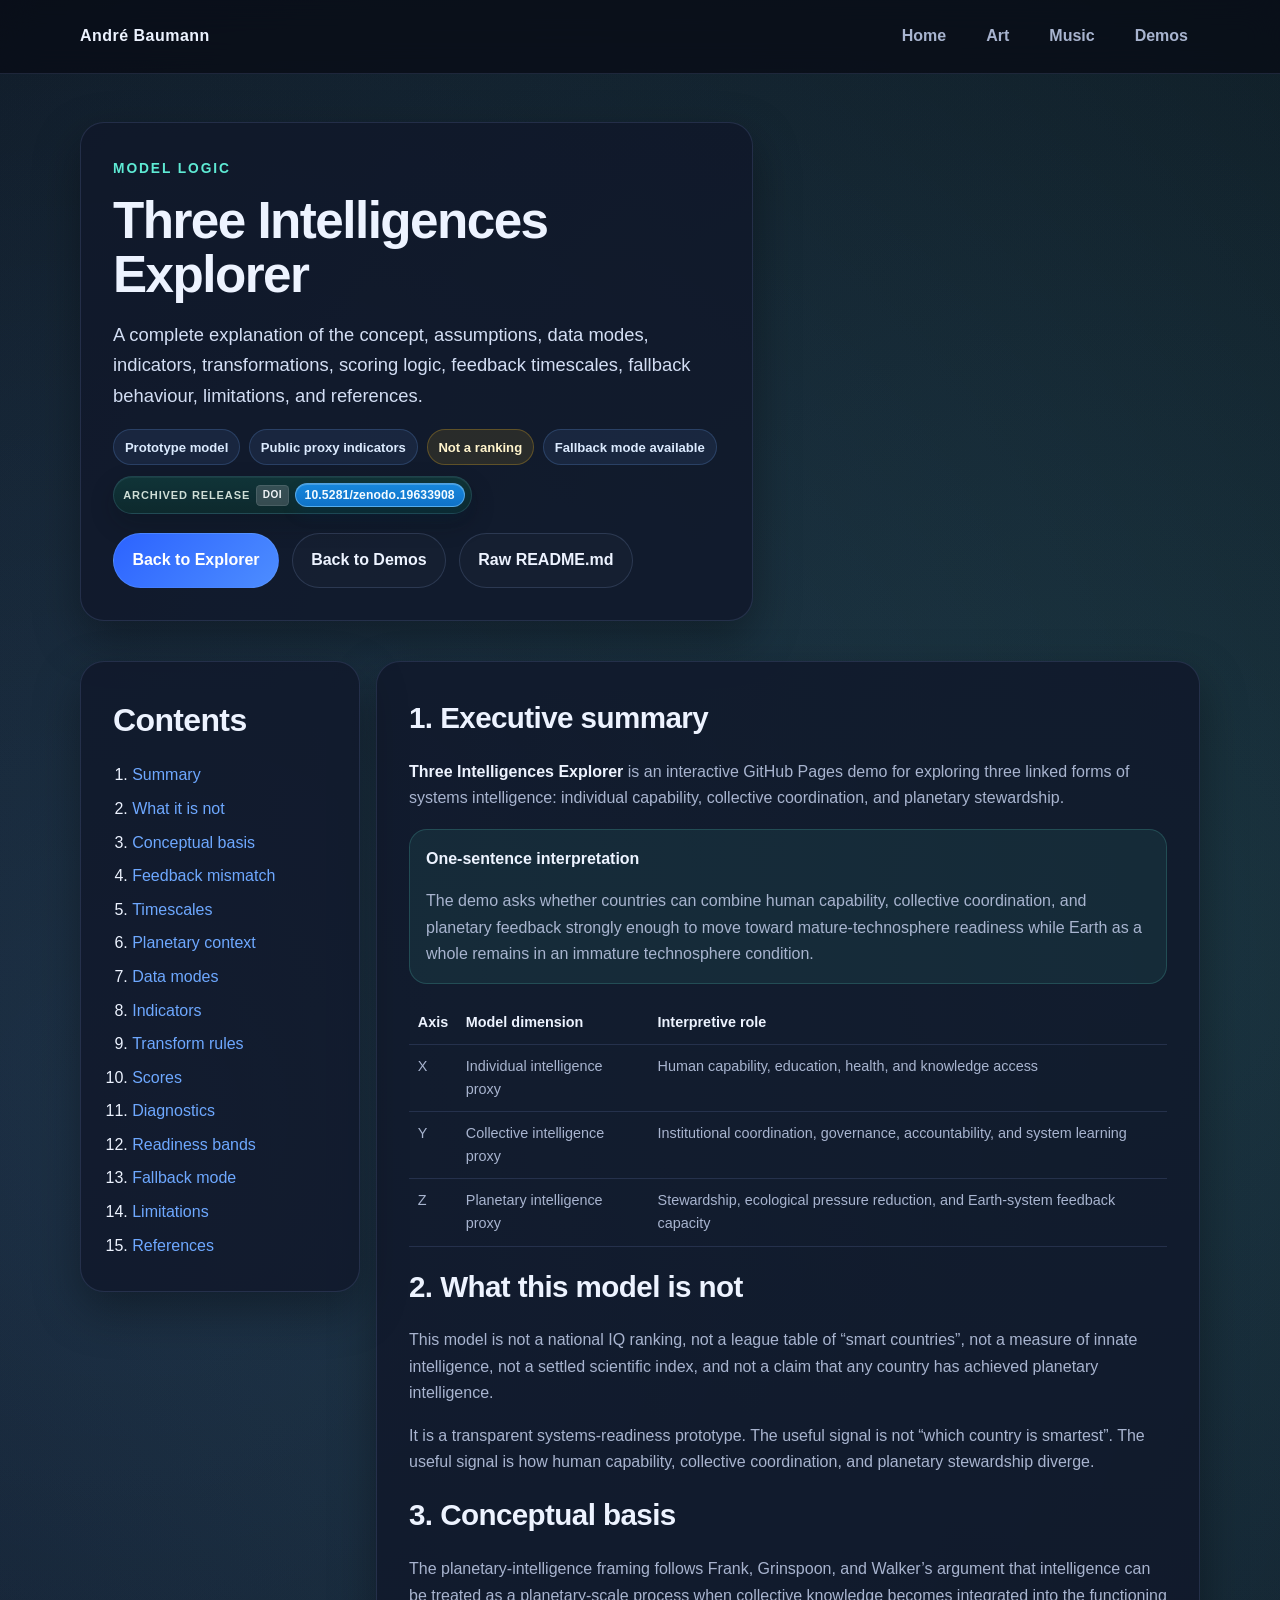
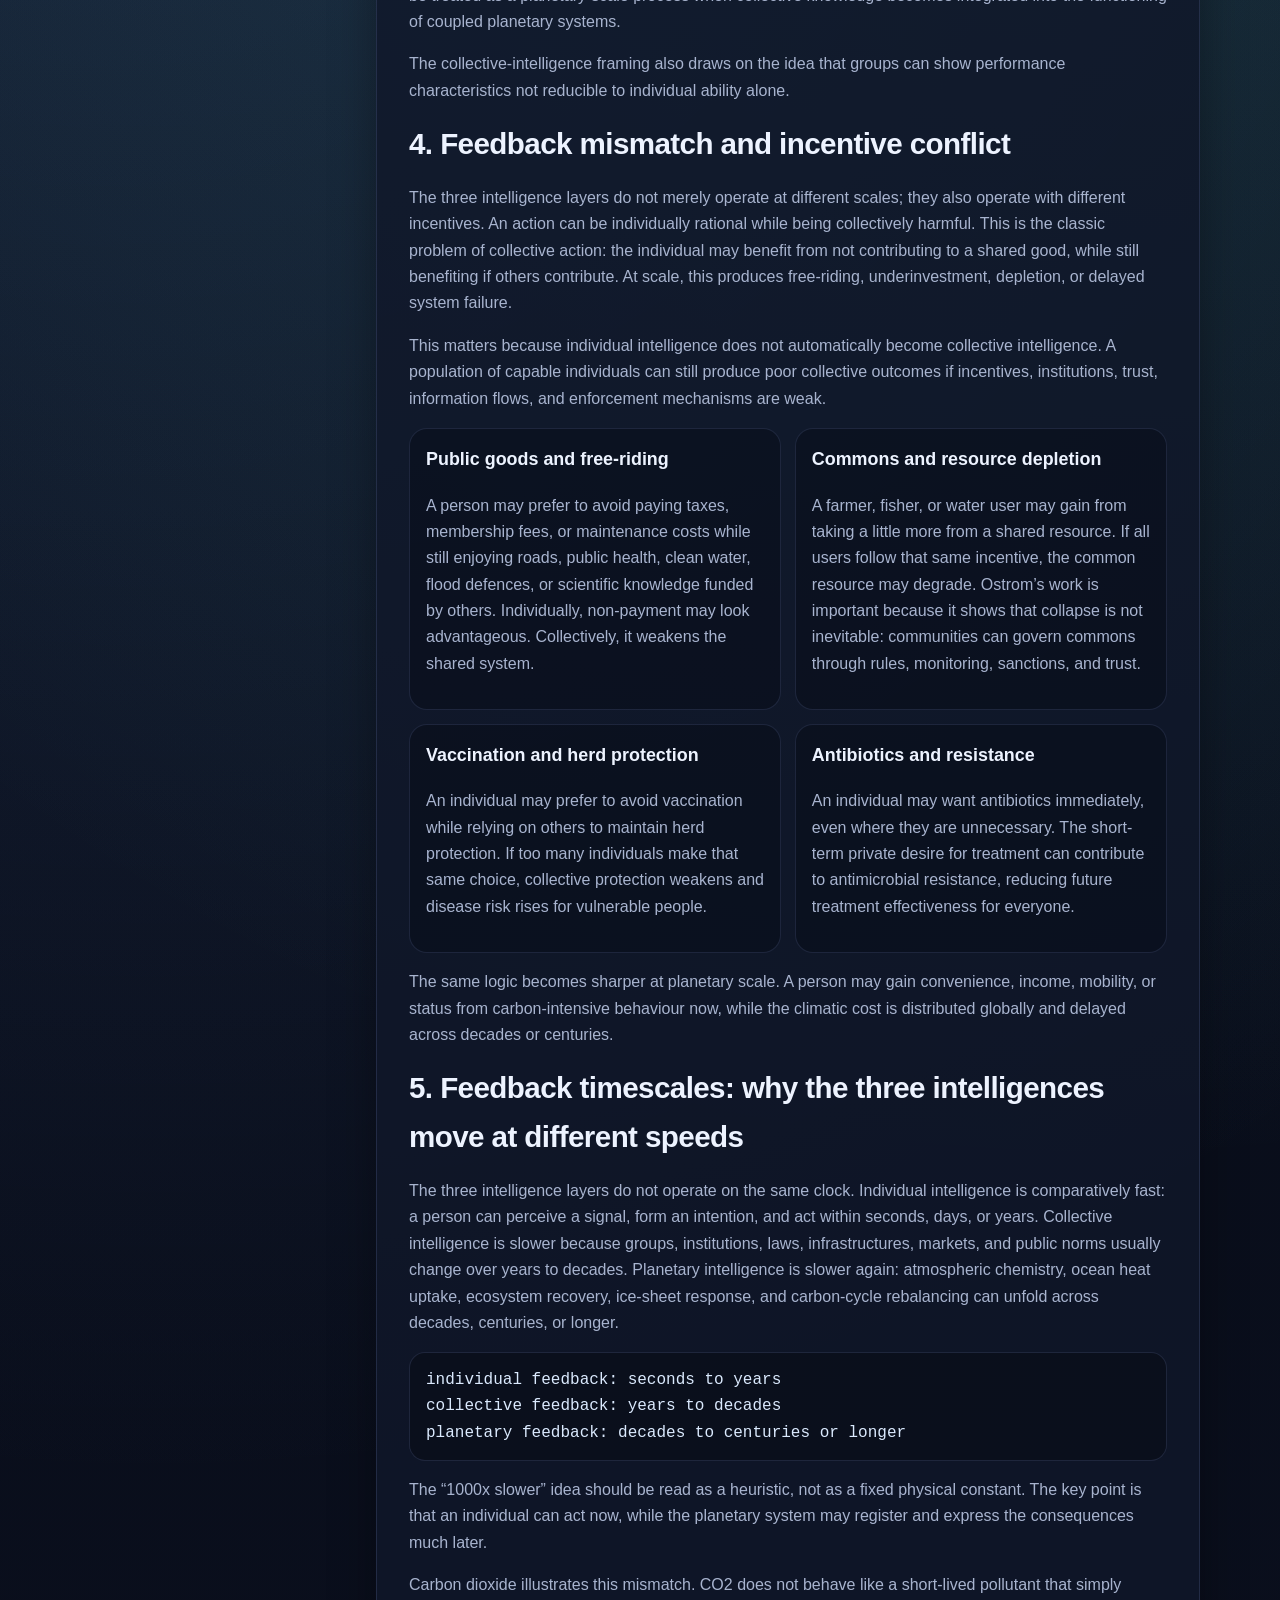
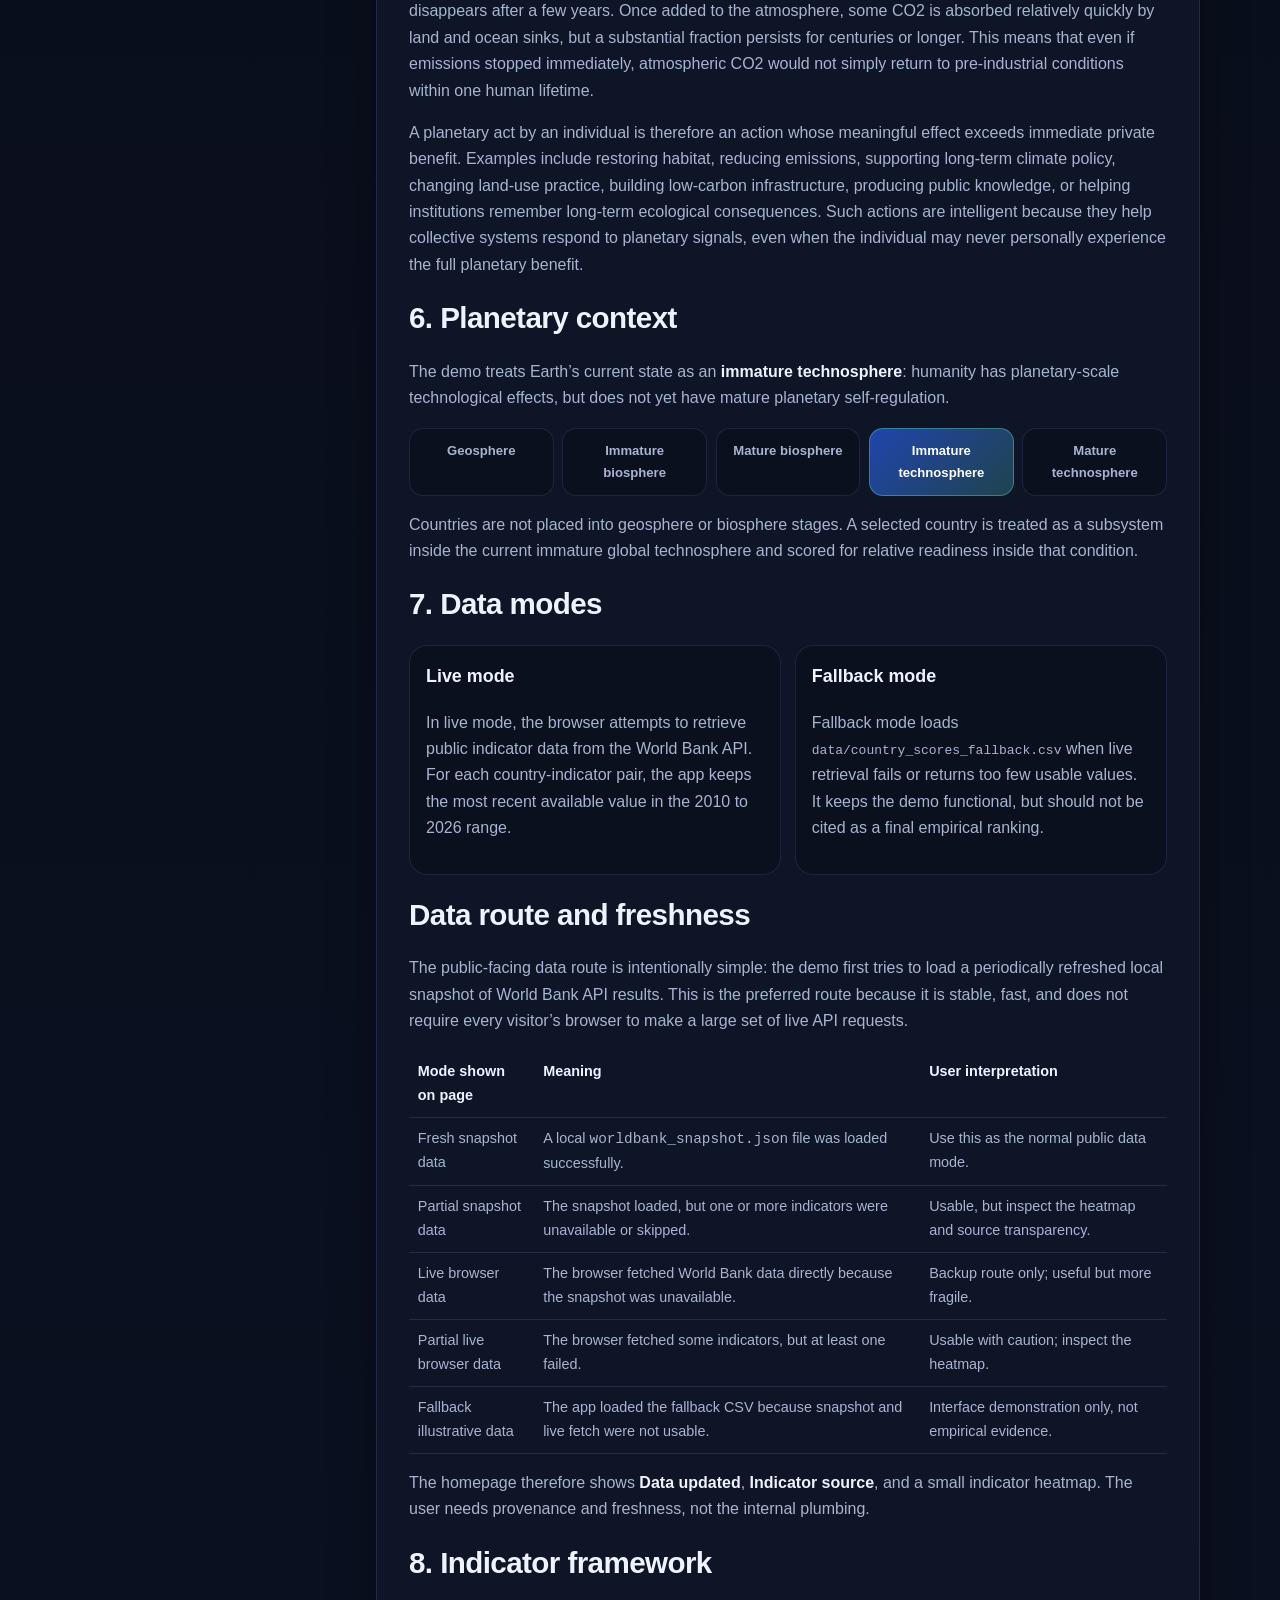
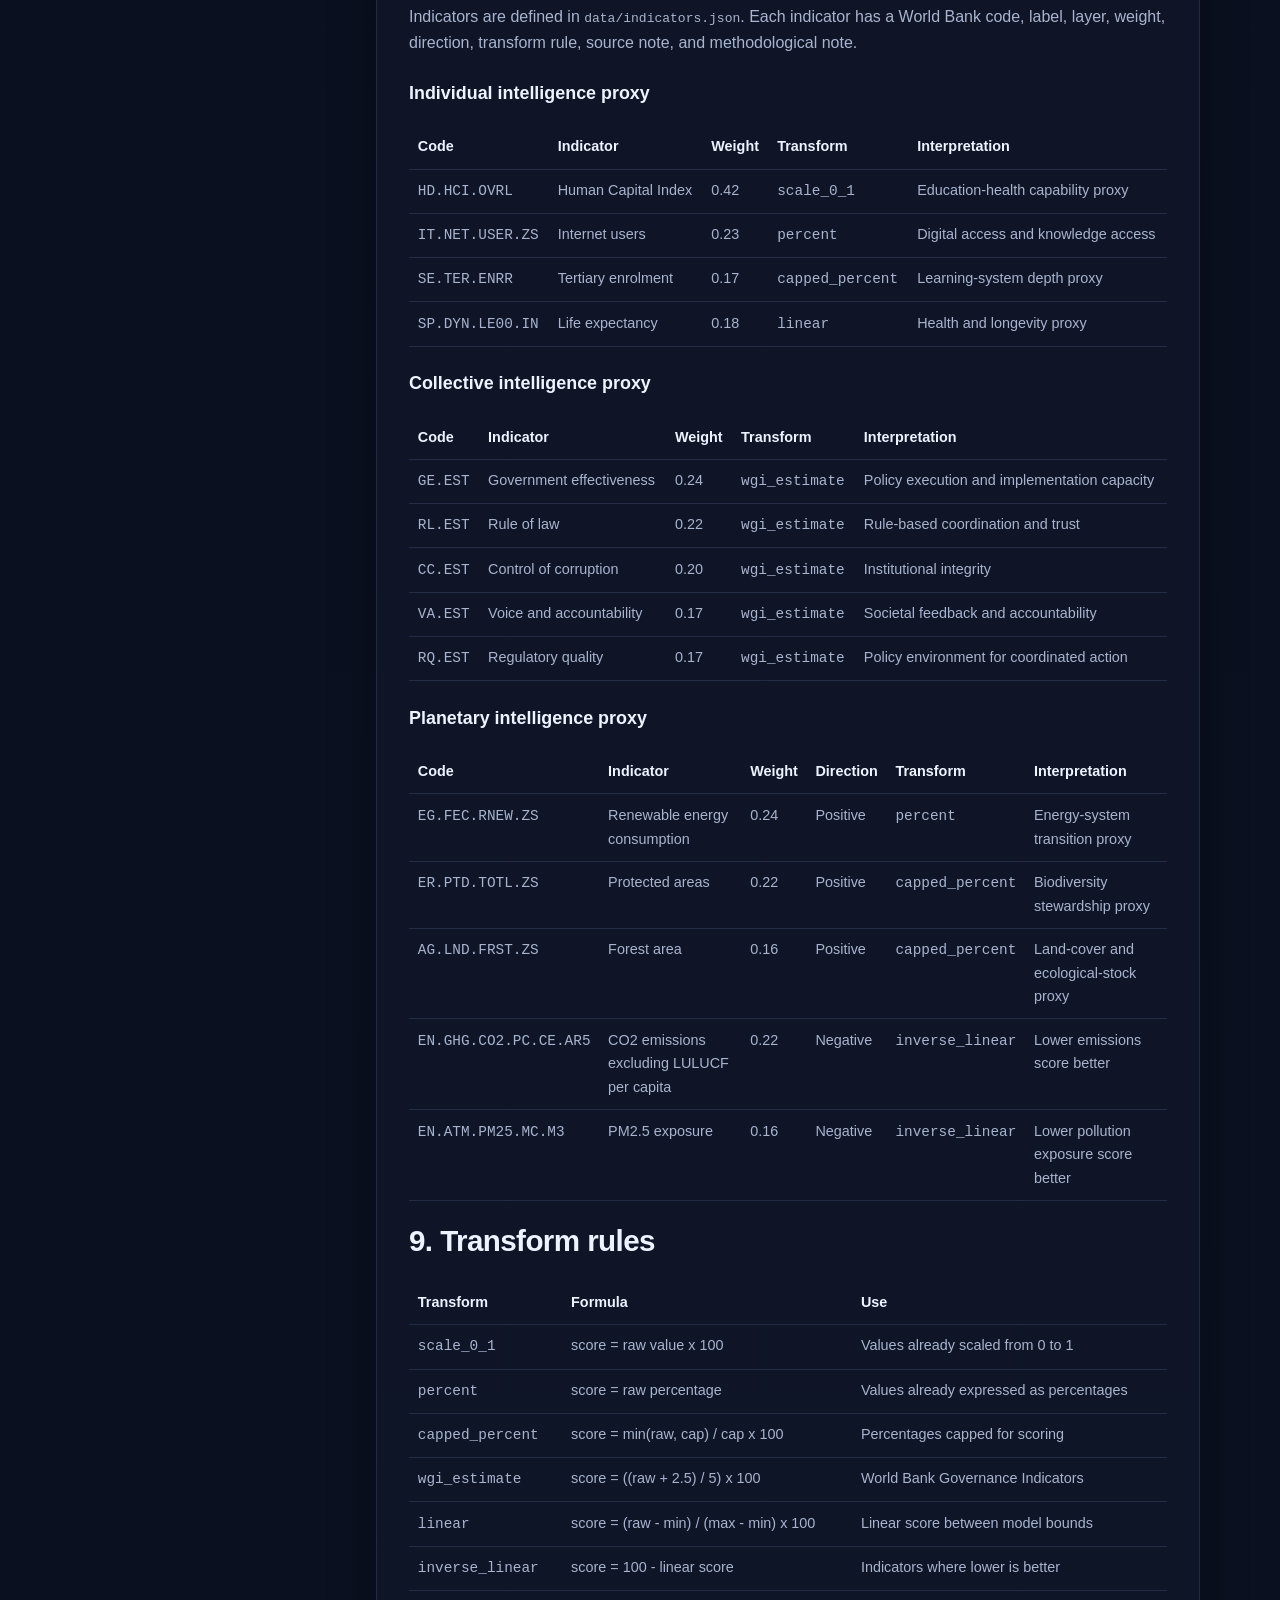
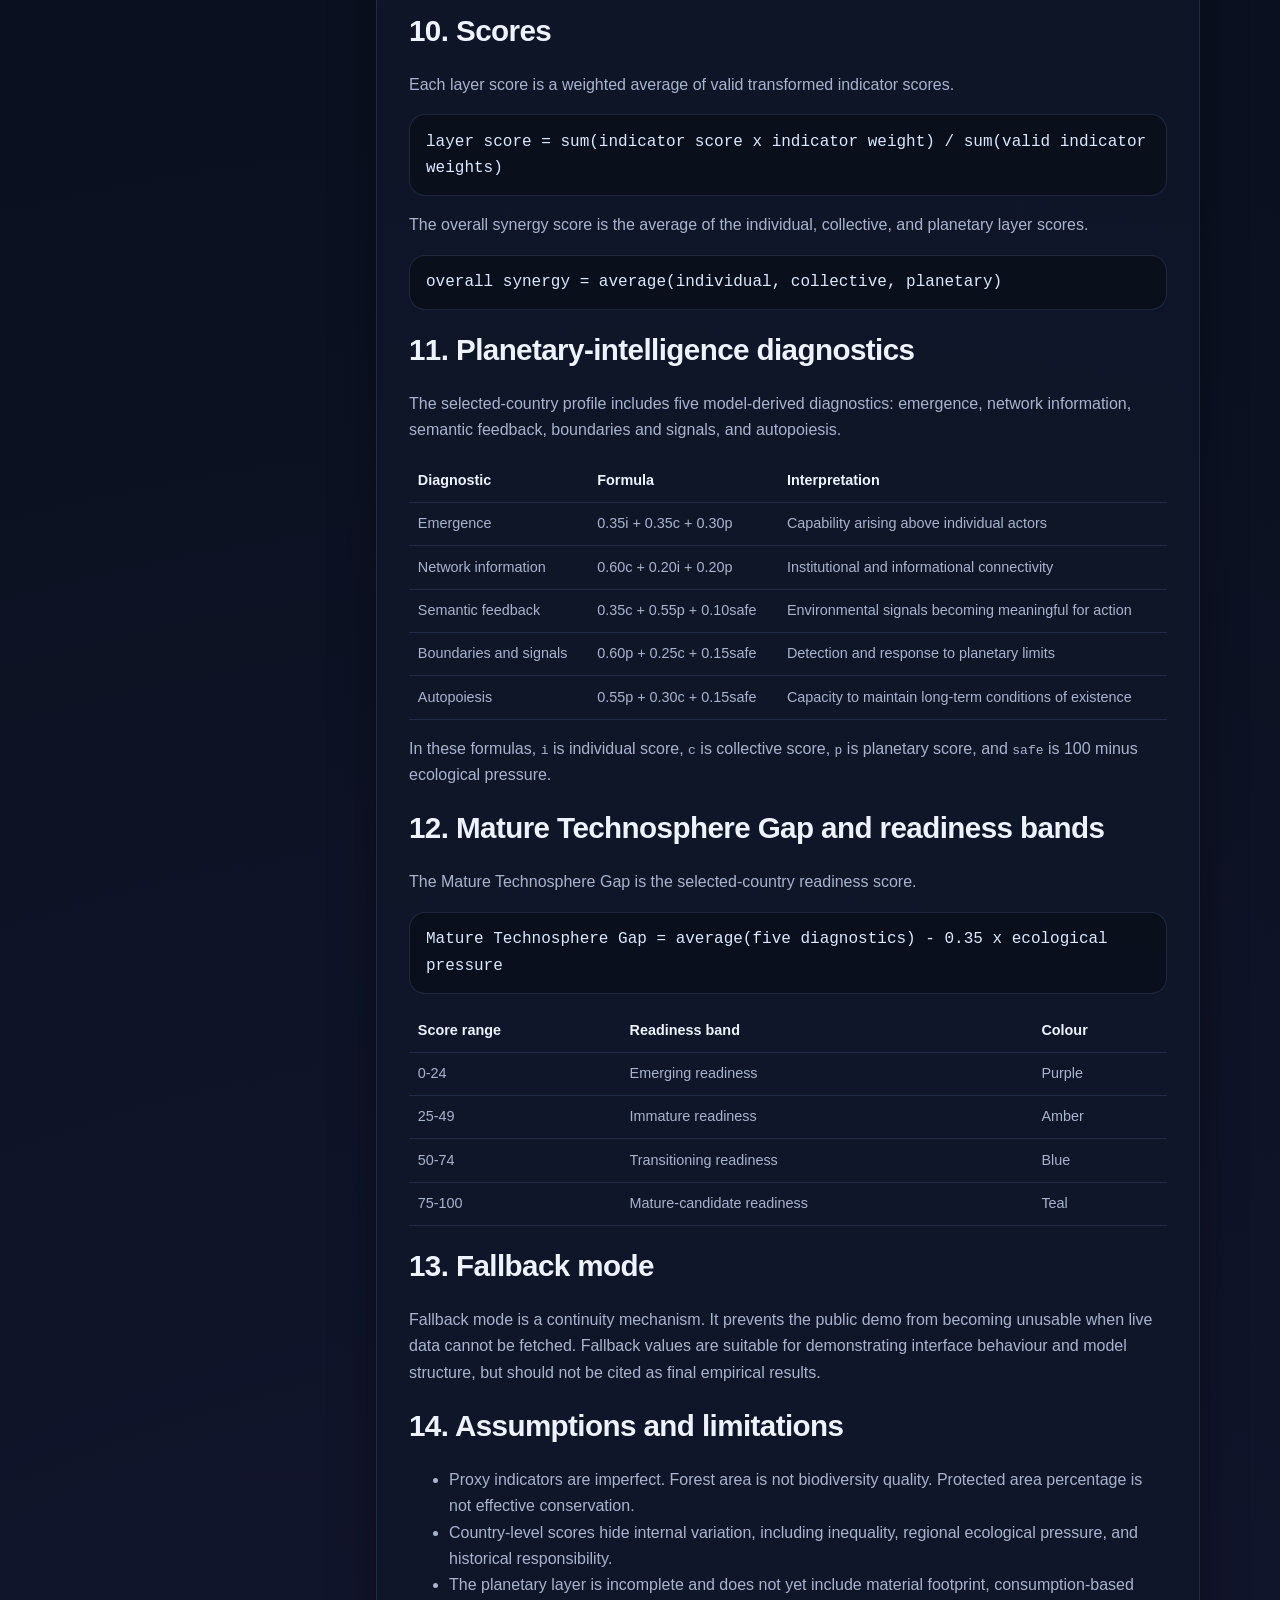
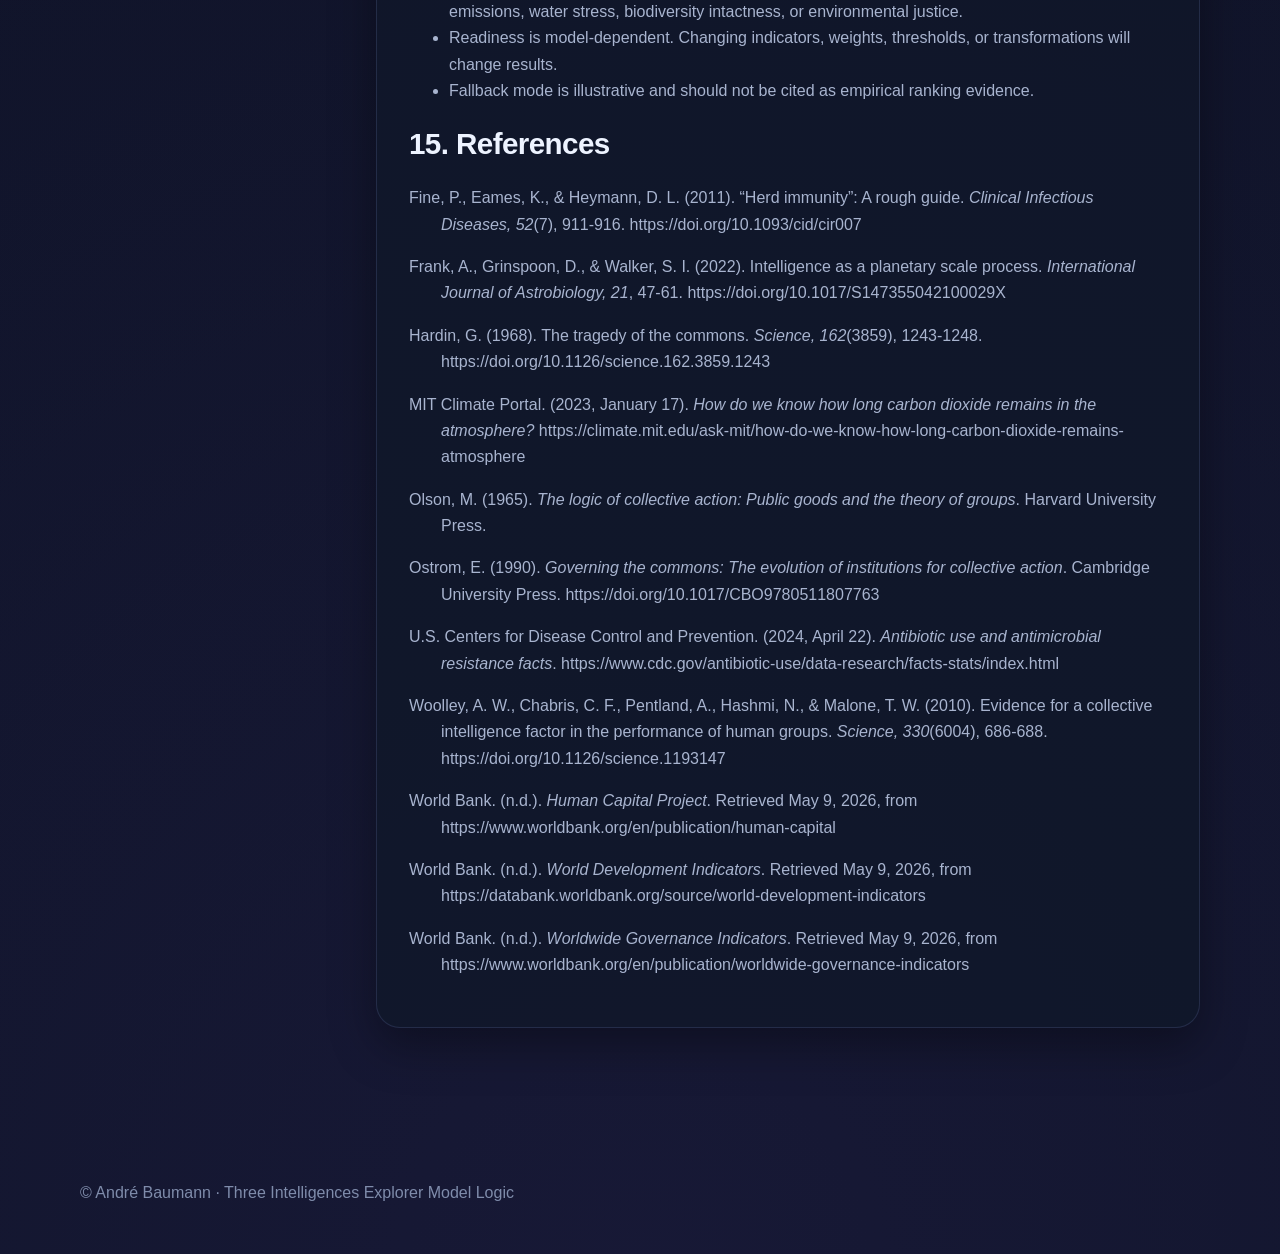
==== model.html @ 09bf71e1 "Add files via upload" ====
<!DOCTYPE html>
<html lang="en">
<head>
  <meta charset="utf-8" />
  <meta name="viewport" content="width=device-width, initial-scale=1" />
  <meta name="theme-color" content="#0b1020" />
  <title>Model Logic | Three Intelligences Explorer</title>
  <meta name="description" content="Complete model logic, assumptions, data modes, indicators, scoring rules, limitations, and references for the Three Intelligences Explorer." />
  <link rel="stylesheet" href="assets/css/site.css" />
  <link rel="stylesheet" href="styles.css" />
</head>
<body>
  <header class="site-header">
    <div class="container topbar">
      <a class="brand" href="https://salmonofdoubt.github.io/">André Baumann</a>
      <nav class="nav" aria-label="Primary">
        <a href="https://salmonofdoubt.github.io/">Home</a>
        <a href="https://salmonofdoubt.github.io/art/">Art</a>
        <a href="https://salmonofdoubt.github.io/music/">Music</a>
        <a href="https://salmonofdoubt.github.io/demos/">Demos</a>
      </nav>
    </div>
  </header>

  <main class="container intelligence-demo model-logic-page">
    <section class="hero intelligence-hero model-logic-hero">
      <div class="panel">
        <span class="eyebrow">Model Logic</span>
        <h1>Three Intelligences Explorer</h1>
        <p class="lead">
          A complete explanation of the concept, assumptions, data modes, indicators, transformations,
          scoring logic, feedback timescales, fallback behaviour, limitations, and references.
        </p>

        <div class="model-status-strip" aria-label="Model status">
          <span class="model-status-pill">Prototype model</span>
          <span class="model-status-pill">Public proxy indicators</span>
          <span class="model-status-pill caution">Not a ranking</span>
          <span class="model-status-pill">Fallback mode available</span>
        </div>

        <div class="hero-doi-row">
          <div class="doi-strip" aria-label="Archived release DOI">
            <span class="doi-strip-label">Archived release</span>
            <span class="doi-strip-badge">DOI</span>
            <a class="doi-strip-link" href="https://doi.org/10.5281/zenodo.19633908" target="_blank" rel="noopener noreferrer">10.5281/zenodo.19633908</a>
          </div>
        </div>

        <div class="button-row">
          <a class="button primary" href="./index.html">Back to Explorer</a>
          <a class="button" href="https://salmonofdoubt.github.io/demos/">Back to Demos</a>
          <a class="button" href="README.md">Raw README.md</a>
        </div>
      </div>
    </section>

    <section class="section model-logic-layout">
      <aside class="panel model-toc">
        <h2>Contents</h2>
        <ol>
          <li><a href="#summary">Summary</a></li>
          <li><a href="#not-ranking">What it is not</a></li>
          <li><a href="#concept">Conceptual basis</a></li>
          <li><a href="#feedback">Feedback mismatch</a></li>
          <li><a href="#timescales">Timescales</a></li>
          <li><a href="#planetary-context">Planetary context</a></li>
          <li><a href="#data-modes">Data modes</a></li>
          <li><a href="#indicators">Indicators</a></li>
          <li><a href="#transforms">Transform rules</a></li>
          <li><a href="#scores">Scores</a></li>
          <li><a href="#diagnostics">Diagnostics</a></li>
          <li><a href="#readiness">Readiness bands</a></li>
          <li><a href="#fallback">Fallback mode</a></li>
          <li><a href="#limitations">Limitations</a></li>
          <li><a href="#references">References</a></li>
        </ol>
      </aside>

      <article class="panel model-document">
        <section id="summary">
          <h2>1. Executive summary</h2>
          <p>
            <strong>Three Intelligences Explorer</strong> is an interactive GitHub Pages demo for exploring three linked
            forms of systems intelligence: individual capability, collective coordination, and planetary stewardship.
          </p>

          <div class="model-callout">
            <strong>One-sentence interpretation</strong>
            <p>
              The demo asks whether countries can combine human capability, collective coordination, and planetary
              feedback strongly enough to move toward mature-technosphere readiness while Earth as a whole remains in
              an immature technosphere condition.
            </p>
          </div>

          <table class="model-table">
            <thead>
              <tr>
                <th>Axis</th>
                <th>Model dimension</th>
                <th>Interpretive role</th>
              </tr>
            </thead>
            <tbody>
              <tr>
                <td>X</td>
                <td>Individual intelligence proxy</td>
                <td>Human capability, education, health, and knowledge access</td>
              </tr>
              <tr>
                <td>Y</td>
                <td>Collective intelligence proxy</td>
                <td>Institutional coordination, governance, accountability, and system learning</td>
              </tr>
              <tr>
                <td>Z</td>
                <td>Planetary intelligence proxy</td>
                <td>Stewardship, ecological pressure reduction, and Earth-system feedback capacity</td>
              </tr>
            </tbody>
          </table>
        </section>

        <section id="not-ranking">
          <h2>2. What this model is not</h2>
          <p>
            This model is not a national IQ ranking, not a league table of “smart countries”, not a measure of innate
            intelligence, not a settled scientific index, and not a claim that any country has achieved planetary
            intelligence.
          </p>
          <p>
            It is a transparent systems-readiness prototype. The useful signal is not “which country is smartest”.
            The useful signal is how human capability, collective coordination, and planetary stewardship diverge.
          </p>
        </section>

        <section id="concept">
          <h2>3. Conceptual basis</h2>
          <p>
            The planetary-intelligence framing follows Frank, Grinspoon, and Walker’s argument that intelligence can be
            treated as a planetary-scale process when collective knowledge becomes integrated into the functioning of
            coupled planetary systems.
          </p>
          <p>
            The collective-intelligence framing also draws on the idea that groups can show performance characteristics
            not reducible to individual ability alone.
          </p>
        </section>

        <section id="feedback">
          <h2>4. Feedback mismatch and incentive conflict</h2>
          <p>
            The three intelligence layers do not merely operate at different scales; they also operate with different
            incentives. An action can be individually rational while being collectively harmful. This is the classic
            problem of collective action: the individual may benefit from not contributing to a shared good, while still
            benefiting if others contribute. At scale, this produces free-riding, underinvestment, depletion, or delayed
            system failure.
          </p>

          <p>
            This matters because individual intelligence does not automatically become collective intelligence. A
            population of capable individuals can still produce poor collective outcomes if incentives, institutions,
            trust, information flows, and enforcement mechanisms are weak.
          </p>

          <div class="model-card-grid">
            <section class="model-mini-card">
              <h3>Public goods and free-riding</h3>
              <p>
                A person may prefer to avoid paying taxes, membership fees, or maintenance costs while still enjoying
                roads, public health, clean water, flood defences, or scientific knowledge funded by others.
                Individually, non-payment may look advantageous. Collectively, it weakens the shared system.
              </p>
            </section>

            <section class="model-mini-card">
              <h3>Commons and resource depletion</h3>
              <p>
                A farmer, fisher, or water user may gain from taking a little more from a shared resource. If all users
                follow that same incentive, the common resource may degrade. Ostrom’s work is important because it shows
                that collapse is not inevitable: communities can govern commons through rules, monitoring, sanctions,
                and trust.
              </p>
            </section>

            <section class="model-mini-card">
              <h3>Vaccination and herd protection</h3>
              <p>
                An individual may prefer to avoid vaccination while relying on others to maintain herd protection. If too
                many individuals make that same choice, collective protection weakens and disease risk rises for vulnerable
                people.
              </p>
            </section>

            <section class="model-mini-card">
              <h3>Antibiotics and resistance</h3>
              <p>
                An individual may want antibiotics immediately, even where they are unnecessary. The short-term private
                desire for treatment can contribute to antimicrobial resistance, reducing future treatment effectiveness
                for everyone.
              </p>
            </section>
          </div>

          <p>
            The same logic becomes sharper at planetary scale. A person may gain convenience, income, mobility, or
            status from carbon-intensive behaviour now, while the climatic cost is distributed globally and delayed
            across decades or centuries.
          </p>
        </section>

        <section id="timescales">
          <h2>5. Feedback timescales: why the three intelligences move at different speeds</h2>
          <p>
            The three intelligence layers do not operate on the same clock. Individual intelligence is comparatively
            fast: a person can perceive a signal, form an intention, and act within seconds, days, or years. Collective
            intelligence is slower because groups, institutions, laws, infrastructures, markets, and public norms usually
            change over years to decades. Planetary intelligence is slower again: atmospheric chemistry, ocean heat
            uptake, ecosystem recovery, ice-sheet response, and carbon-cycle rebalancing can unfold across decades,
            centuries, or longer.
          </p>

          <div class="model-equation">
            individual feedback: seconds to years<br />
            collective feedback: years to decades<br />
            planetary feedback: decades to centuries or longer
          </div>

          <p>
            The “1000x slower” idea should be read as a heuristic, not as a fixed physical constant. The key point is
            that an individual can act now, while the planetary system may register and express the consequences much
            later.
          </p>

          <p>
            Carbon dioxide illustrates this mismatch. CO2 does not behave like a short-lived pollutant that simply
            disappears after a few years. Once added to the atmosphere, some CO2 is absorbed relatively quickly by land
            and ocean sinks, but a substantial fraction persists for centuries or longer. This means that even if
            emissions stopped immediately, atmospheric CO2 would not simply return to pre-industrial conditions within
            one human lifetime.
          </p>

          <p>
            A planetary act by an individual is therefore an action whose meaningful effect exceeds immediate private
            benefit. Examples include restoring habitat, reducing emissions, supporting long-term climate policy,
            changing land-use practice, building low-carbon infrastructure, producing public knowledge, or helping
            institutions remember long-term ecological consequences. Such actions are intelligent because they help
            collective systems respond to planetary signals, even when the individual may never personally experience
            the full planetary benefit.
          </p>
        </section>

        <section id="planetary-context">
          <h2>6. Planetary context</h2>
          <p>
            The demo treats Earth’s current state as an <strong>immature technosphere</strong>: humanity has
            planetary-scale technological effects, but does not yet have mature planetary self-regulation.
          </p>

          <div class="model-stage-row" aria-label="Planetary transition sequence">
            <span>Geosphere</span>
            <span>Immature biosphere</span>
            <span>Mature biosphere</span>
            <span class="active">Immature technosphere</span>
            <span>Mature technosphere</span>
          </div>

          <p>
            Countries are not placed into geosphere or biosphere stages. A selected country is treated as a subsystem
            inside the current immature global technosphere and scored for relative readiness inside that condition.
          </p>
        </section>

        <section id="data-modes">
          <h2>7. Data modes</h2>
          <div class="model-card-grid">
            <section class="model-mini-card">
              <h3>Live mode</h3>
              <p>
                In live mode, the browser attempts to retrieve public indicator data from the World Bank API. For each
                country-indicator pair, the app keeps the most recent available value in the 2010 to 2026 range.
              </p>
            </section>
            <section class="model-mini-card">
              <h3>Fallback mode</h3>
              <p>
                Fallback mode loads <code>data/country_scores_fallback.csv</code> when live retrieval fails or returns
                too few usable values. It keeps the demo functional, but should not be cited as a final empirical ranking.
              </p>
            </section>
          </div>
        </section>

        <section id="data-route">
  <h2>Data route and freshness</h2>
  <p>
    The public-facing data route is intentionally simple: the demo first tries to load a periodically refreshed
    local snapshot of World Bank API results. This is the preferred route because it is stable, fast, and does
    not require every visitor’s browser to make a large set of live API requests.
  </p>
  <table class="model-table">
    <thead>
      <tr>
        <th>Mode shown on page</th>
        <th>Meaning</th>
        <th>User interpretation</th>
      </tr>
    </thead>
    <tbody>
      <tr>
        <td>Fresh snapshot data</td>
        <td>A local <code>worldbank_snapshot.json</code> file was loaded successfully.</td>
        <td>Use this as the normal public data mode.</td>
      </tr>
      <tr>
        <td>Partial snapshot data</td>
        <td>The snapshot loaded, but one or more indicators were unavailable or skipped.</td>
        <td>Usable, but inspect the heatmap and source transparency.</td>
      </tr>
      <tr>
        <td>Live browser data</td>
        <td>The browser fetched World Bank data directly because the snapshot was unavailable.</td>
        <td>Backup route only; useful but more fragile.</td>
      </tr>
      <tr>
        <td>Partial live browser data</td>
        <td>The browser fetched some indicators, but at least one failed.</td>
        <td>Usable with caution; inspect the heatmap.</td>
      </tr>
      <tr>
        <td>Fallback illustrative data</td>
        <td>The app loaded the fallback CSV because snapshot and live fetch were not usable.</td>
        <td>Interface demonstration only, not empirical evidence.</td>
      </tr>
    </tbody>
  </table>
  <p>
    The homepage therefore shows <strong>Data updated</strong>, <strong>Indicator source</strong>, and a small
    indicator heatmap. The user needs provenance and freshness, not the internal plumbing.
  </p>
</section>

        <section id="indicators">
          <h2>8. Indicator framework</h2>
          <p>
            Indicators are defined in <code>data/indicators.json</code>. Each indicator has a World Bank code, label,
            layer, weight, direction, transform rule, source note, and methodological note.
          </p>

          <h3>Individual intelligence proxy</h3>
          <table class="model-table">
            <thead>
              <tr>
                <th>Code</th>
                <th>Indicator</th>
                <th>Weight</th>
                <th>Transform</th>
                <th>Interpretation</th>
              </tr>
            </thead>
            <tbody>
              <tr><td><code>HD.HCI.OVRL</code></td><td>Human Capital Index</td><td>0.42</td><td><code>scale_0_1</code></td><td>Education-health capability proxy</td></tr>
              <tr><td><code>IT.NET.USER.ZS</code></td><td>Internet users</td><td>0.23</td><td><code>percent</code></td><td>Digital access and knowledge access</td></tr>
              <tr><td><code>SE.TER.ENRR</code></td><td>Tertiary enrolment</td><td>0.17</td><td><code>capped_percent</code></td><td>Learning-system depth proxy</td></tr>
              <tr><td><code>SP.DYN.LE00.IN</code></td><td>Life expectancy</td><td>0.18</td><td><code>linear</code></td><td>Health and longevity proxy</td></tr>
            </tbody>
          </table>

          <h3>Collective intelligence proxy</h3>
          <table class="model-table">
            <thead>
              <tr>
                <th>Code</th>
                <th>Indicator</th>
                <th>Weight</th>
                <th>Transform</th>
                <th>Interpretation</th>
              </tr>
            </thead>
            <tbody>
              <tr><td><code>GE.EST</code></td><td>Government effectiveness</td><td>0.24</td><td><code>wgi_estimate</code></td><td>Policy execution and implementation capacity</td></tr>
              <tr><td><code>RL.EST</code></td><td>Rule of law</td><td>0.22</td><td><code>wgi_estimate</code></td><td>Rule-based coordination and trust</td></tr>
              <tr><td><code>CC.EST</code></td><td>Control of corruption</td><td>0.20</td><td><code>wgi_estimate</code></td><td>Institutional integrity</td></tr>
              <tr><td><code>VA.EST</code></td><td>Voice and accountability</td><td>0.17</td><td><code>wgi_estimate</code></td><td>Societal feedback and accountability</td></tr>
              <tr><td><code>RQ.EST</code></td><td>Regulatory quality</td><td>0.17</td><td><code>wgi_estimate</code></td><td>Policy environment for coordinated action</td></tr>
            </tbody>
          </table>

          <h3>Planetary intelligence proxy</h3>
          <table class="model-table">
            <thead>
              <tr>
                <th>Code</th>
                <th>Indicator</th>
                <th>Weight</th>
                <th>Direction</th>
                <th>Transform</th>
                <th>Interpretation</th>
              </tr>
            </thead>
            <tbody>
              <tr><td><code>EG.FEC.RNEW.ZS</code></td><td>Renewable energy consumption</td><td>0.24</td><td>Positive</td><td><code>percent</code></td><td>Energy-system transition proxy</td></tr>
              <tr><td><code>ER.PTD.TOTL.ZS</code></td><td>Protected areas</td><td>0.22</td><td>Positive</td><td><code>capped_percent</code></td><td>Biodiversity stewardship proxy</td></tr>
              <tr><td><code>AG.LND.FRST.ZS</code></td><td>Forest area</td><td>0.16</td><td>Positive</td><td><code>capped_percent</code></td><td>Land-cover and ecological-stock proxy</td></tr>
              <tr><td><code>EN.GHG.CO2.PC.CE.AR5</code></td><td>CO2 emissions excluding LULUCF per capita</td><td>0.22</td><td>Negative</td><td><code>inverse_linear</code></td><td>Lower emissions score better</td></tr>
              <tr><td><code>EN.ATM.PM25.MC.M3</code></td><td>PM2.5 exposure</td><td>0.16</td><td>Negative</td><td><code>inverse_linear</code></td><td>Lower pollution exposure score better</td></tr>
            </tbody>
          </table>
        </section>

        <section id="transforms">
          <h2>9. Transform rules</h2>
          <table class="model-table">
            <thead>
              <tr>
                <th>Transform</th>
                <th>Formula</th>
                <th>Use</th>
              </tr>
            </thead>
            <tbody>
              <tr><td><code>scale_0_1</code></td><td>score = raw value x 100</td><td>Values already scaled from 0 to 1</td></tr>
              <tr><td><code>percent</code></td><td>score = raw percentage</td><td>Values already expressed as percentages</td></tr>
              <tr><td><code>capped_percent</code></td><td>score = min(raw, cap) / cap x 100</td><td>Percentages capped for scoring</td></tr>
              <tr><td><code>wgi_estimate</code></td><td>score = ((raw + 2.5) / 5) x 100</td><td>World Bank Governance Indicators</td></tr>
              <tr><td><code>linear</code></td><td>score = (raw - min) / (max - min) x 100</td><td>Linear score between model bounds</td></tr>
              <tr><td><code>inverse_linear</code></td><td>score = 100 - linear score</td><td>Indicators where lower is better</td></tr>
            </tbody>
          </table>
        </section>

        <section id="scores">
          <h2>10. Scores</h2>
          <p>Each layer score is a weighted average of valid transformed indicator scores.</p>
          <div class="model-equation">layer score = sum(indicator score x indicator weight) / sum(valid indicator weights)</div>
          <p>The overall synergy score is the average of the individual, collective, and planetary layer scores.</p>
          <div class="model-equation">overall synergy = average(individual, collective, planetary)</div>
        </section>

        <section id="diagnostics">
          <h2>11. Planetary-intelligence diagnostics</h2>
          <p>
            The selected-country profile includes five model-derived diagnostics: emergence, network information,
            semantic feedback, boundaries and signals, and autopoiesis.
          </p>
          <table class="model-table">
            <thead>
              <tr>
                <th>Diagnostic</th>
                <th>Formula</th>
                <th>Interpretation</th>
              </tr>
            </thead>
            <tbody>
              <tr><td>Emergence</td><td>0.35i + 0.35c + 0.30p</td><td>Capability arising above individual actors</td></tr>
              <tr><td>Network information</td><td>0.60c + 0.20i + 0.20p</td><td>Institutional and informational connectivity</td></tr>
              <tr><td>Semantic feedback</td><td>0.35c + 0.55p + 0.10safe</td><td>Environmental signals becoming meaningful for action</td></tr>
              <tr><td>Boundaries and signals</td><td>0.60p + 0.25c + 0.15safe</td><td>Detection and response to planetary limits</td></tr>
              <tr><td>Autopoiesis</td><td>0.55p + 0.30c + 0.15safe</td><td>Capacity to maintain long-term conditions of existence</td></tr>
            </tbody>
          </table>
          <p>
            In these formulas, <code>i</code> is individual score, <code>c</code> is collective score,
            <code>p</code> is planetary score, and <code>safe</code> is 100 minus ecological pressure.
          </p>
        </section>

        <section id="readiness">
          <h2>12. Mature Technosphere Gap and readiness bands</h2>
          <p>The Mature Technosphere Gap is the selected-country readiness score.</p>
          <div class="model-equation">Mature Technosphere Gap = average(five diagnostics) - 0.35 x ecological pressure</div>

          <table class="model-table">
            <thead>
              <tr>
                <th>Score range</th>
                <th>Readiness band</th>
                <th>Colour</th>
              </tr>
            </thead>
            <tbody>
              <tr><td>0-24</td><td>Emerging readiness</td><td>Purple</td></tr>
              <tr><td>25-49</td><td>Immature readiness</td><td>Amber</td></tr>
              <tr><td>50-74</td><td>Transitioning readiness</td><td>Blue</td></tr>
              <tr><td>75-100</td><td>Mature-candidate readiness</td><td>Teal</td></tr>
            </tbody>
          </table>
        </section>

        <section id="fallback">
          <h2>13. Fallback mode</h2>
          <p>
            Fallback mode is a continuity mechanism. It prevents the public demo from becoming unusable when live data
            cannot be fetched. Fallback values are suitable for demonstrating interface behaviour and model structure,
            but should not be cited as final empirical results.
          </p>
        </section>

        <section id="limitations">
          <h2>14. Assumptions and limitations</h2>
          <ul>
            <li>Proxy indicators are imperfect. Forest area is not biodiversity quality. Protected area percentage is not effective conservation.</li>
            <li>Country-level scores hide internal variation, including inequality, regional ecological pressure, and historical responsibility.</li>
            <li>The planetary layer is incomplete and does not yet include material footprint, consumption-based emissions, water stress, biodiversity intactness, or environmental justice.</li>
            <li>Readiness is model-dependent. Changing indicators, weights, thresholds, or transformations will change results.</li>
            <li>Fallback mode is illustrative and should not be cited as empirical ranking evidence.</li>
          </ul>
        </section>

        <section id="references">
          <h2>15. References</h2>
          <div class="apa-reference-list">
            <p>Fine, P., Eames, K., &amp; Heymann, D. L. (2011). “Herd immunity”: A rough guide. <em>Clinical Infectious Diseases, 52</em>(7), 911-916. https://doi.org/10.1093/cid/cir007</p>
            <p>Frank, A., Grinspoon, D., &amp; Walker, S. I. (2022). Intelligence as a planetary scale process. <em>International Journal of Astrobiology, 21</em>, 47-61. https://doi.org/10.1017/S147355042100029X</p>
            <p>Hardin, G. (1968). The tragedy of the commons. <em>Science, 162</em>(3859), 1243-1248. https://doi.org/10.1126/science.162.3859.1243</p>
            <p>MIT Climate Portal. (2023, January 17). <em>How do we know how long carbon dioxide remains in the atmosphere?</em> https://climate.mit.edu/ask-mit/how-do-we-know-how-long-carbon-dioxide-remains-atmosphere</p>
            <p>Olson, M. (1965). <em>The logic of collective action: Public goods and the theory of groups</em>. Harvard University Press.</p>
            <p>Ostrom, E. (1990). <em>Governing the commons: The evolution of institutions for collective action</em>. Cambridge University Press. https://doi.org/10.1017/CBO9780511807763</p>
            <p>U.S. Centers for Disease Control and Prevention. (2024, April 22). <em>Antibiotic use and antimicrobial resistance facts</em>. https://www.cdc.gov/antibiotic-use/data-research/facts-stats/index.html</p>
            <p>Woolley, A. W., Chabris, C. F., Pentland, A., Hashmi, N., &amp; Malone, T. W. (2010). Evidence for a collective intelligence factor in the performance of human groups. <em>Science, 330</em>(6004), 686-688. https://doi.org/10.1126/science.1193147</p>
            <p>World Bank. (n.d.). <em>Human Capital Project</em>. Retrieved May 9, 2026, from https://www.worldbank.org/en/publication/human-capital</p>
            <p>World Bank. (n.d.). <em>World Development Indicators</em>. Retrieved May 9, 2026, from https://databank.worldbank.org/source/world-development-indicators</p>
            <p>World Bank. (n.d.). <em>Worldwide Governance Indicators</em>. Retrieved May 9, 2026, from https://www.worldbank.org/en/publication/worldwide-governance-indicators</p>
          </div>
        </section>
      </article>
    </section>
  </main>

  <footer class="site-footer">
    <div class="container footer-row">
      <p>© André Baumann · Three Intelligences Explorer Model Logic</p>
    </div>
  </footer>
</body>
</html>
---- assets/css/site.css ----
* {
  box-sizing: border-box;
}

html {
  scroll-behavior: smooth;
}

:root {
  --bg-0: #070b14;
  --bg-1: #0b1020;
  --bg-2: #11182a;
  --panel: rgba(17, 24, 42, 0.82);
  --panel-strong: rgba(20, 29, 50, 0.94);
  --border: rgba(153, 177, 255, 0.14);
  --text: #edf3ff;
  --muted: #a8b4cf;
  --soft: #7f8cab;
  --accent: #6ea8ff;
  --accent-2: #5eead4;
  --accent-3: #8b5cf6;
  --shadow: 0 18px 46px rgba(0, 0, 0, 0.34);
}

body {
  margin: 0;
  font-family: Inter, -apple-system, BlinkMacSystemFont, "Segoe UI", Roboto, Helvetica, Arial, sans-serif;
  line-height: 1.65;
  color: var(--text);
  background:
    radial-gradient(circle at 12% 12%, rgba(110, 168, 255, 0.16), transparent 24%),
    radial-gradient(circle at 86% 10%, rgba(94, 234, 212, 0.14), transparent 22%),
    radial-gradient(circle at 50% 100%, rgba(139, 92, 246, 0.10), transparent 30%),
    linear-gradient(180deg, var(--bg-0) 0%, var(--bg-1) 50%, #0a1120 100%);
  min-height: 100vh;
}

img {
  max-width: 100%;
  display: block;
  border-radius: 18px;
}

a {
  color: var(--accent);
  text-decoration: none;
}

a:hover {
  text-decoration: none;
  color: #9fc3ff;
}

.container {
  width: min(1120px, calc(100% - 2rem));
  margin: 0 auto;
}

.site-header {
  position: sticky;
  top: 0;
  z-index: 20;
  backdrop-filter: blur(16px);
  background: rgba(7, 11, 20, 0.72);
  border-bottom: 1px solid var(--border);
}

.topbar {
  display: flex;
  align-items: center;
  justify-content: space-between;
  gap: 1rem;
  padding: 1rem 0;
}

.brand {
  font-weight: 800;
  letter-spacing: 0.03em;
  color: var(--text);
  text-decoration: none;
}

.nav {
  display: flex;
  flex-wrap: wrap;
  gap: 1rem;
}

.nav a {
  color: var(--muted);
  font-weight: 600;
  text-decoration: none;
  padding: 0.45rem 0.75rem;
  border-radius: 999px;
  transition: 0.2s ease;
}

.nav a:hover {
  color: var(--text);
  background: rgba(110, 168, 255, 0.08);
}

.nav a[aria-current="page"] {
  color: var(--text);
  background: rgba(110, 168, 255, 0.14);
  box-shadow: inset 0 0 0 1px rgba(110, 168, 255, 0.18);
}

main {
  padding: 2rem 0 4rem;
}

.hero {
  display: grid;
  grid-template-columns: 1.35fr 0.95fr;
  gap: 1.5rem;
  align-items: stretch;
  margin: 1rem 0 2rem;
}

.panel,
.card,
.gallery-item,
.track,
.demo-card,
.contact-card {
  background: var(--panel);
  border: 1px solid var(--border);
  border-radius: 24px;
  box-shadow: var(--shadow);
}

.panel {
  padding: 2rem;
}

.hero h1 {
  margin: 0 0 0.5rem;
  font-size: clamp(2.2rem, 4vw, 4.4rem);
  line-height: 1.05;
  letter-spacing: -0.03em;
}

.eyebrow {
  display: inline-block;
  margin-bottom: 0.85rem;
  font-size: 0.86rem;
  font-weight: 800;
  text-transform: uppercase;
  letter-spacing: 0.14em;
  color: var(--accent-2);
}

.lead {
  font-size: 1.15rem;
  color: #d3def4;
  max-width: 60ch;
}

.quick-facts {
  display: grid;
  gap: 0.9rem;
}

.quick-facts div {
  padding: 1rem 1.1rem;
  border-radius: 18px;
  background: linear-gradient(
    180deg,
    rgba(110, 168, 255, 0.08) 0%,
    rgba(94, 234, 212, 0.04) 100%
  );
  border: 1px solid rgba(110, 168, 255, 0.10);
}

.quick-facts strong {
  display: block;
  margin-bottom: 0.25rem;
  font-size: 0.95rem;
  color: var(--text);
}

.button-row {
  display: flex;
  flex-wrap: wrap;
  gap: 0.8rem;
  margin-top: 1.2rem;
}

.button {
  display: inline-flex;
  align-items: center;
  justify-content: center;
  padding: 0.82rem 1.15rem;
  border-radius: 999px;
  border: 1px solid rgba(159, 195, 255, 0.16);
  background: rgba(255, 255, 255, 0.02);
  color: var(--text);
  font-weight: 700;
  text-decoration: none;
  transition: transform 0.18s ease, background 0.18s ease, border-color 0.18s ease;
}

.button:hover {
  transform: translateY(-1px);
  background: rgba(110, 168, 255, 0.08);
  border-color: rgba(110, 168, 255, 0.26);
}

.button.primary {
  background: linear-gradient(135deg, #2c63ff 0%, #4d8dff 100%);
  color: #ffffff;
  border-color: rgba(110, 168, 255, 0.3);
}

.button.primary:hover {
  background: linear-gradient(135deg, #3b72ff 0%, #67a0ff 100%);
  color: #ffffff;
}

.section {
  margin: 2.5rem 0;
}

.section h2 {
  margin: 0 0 1rem;
  font-size: clamp(1.5rem, 2.5vw, 2.2rem);
  letter-spacing: -0.02em;
}

.section-intro {
  max-width: 72ch;
  color: var(--muted);
}

.grid {
  display: grid;
  grid-template-columns: repeat(3, minmax(0, 1fr));
  gap: 1.25rem;
}

.grid.two {
  grid-template-columns: repeat(2, minmax(0, 1fr));
}

.card,
.contact-card,
.demo-card,
.track {
  padding: 1.35rem;
}

.card h3,
.contact-card h3,
.demo-card h3,
.track h3 {
  margin-top: 0;
  margin-bottom: 0.45rem;
  font-size: 1.2rem;
  color: var(--text);
}

.muted {
  color: var(--muted);
}

.list-clean {
  list-style: none;
  padding: 0;
  margin: 0;
}

.list-clean li + li {
  margin-top: 0.5rem;
}

.tag-row {
  display: flex;
  flex-wrap: wrap;
  gap: 0.55rem;
  margin-top: 1rem;
}

.tag {
  display: inline-block;
  padding: 0.42rem 0.78rem;
  border-radius: 999px;
  background: rgba(94, 234, 212, 0.08);
  border: 1px solid rgba(94, 234, 212, 0.12);
  color: #b4fff1;
  font-weight: 700;
  font-size: 0.9rem;
}

.gallery {
  display: grid;
  grid-template-columns: repeat(3, minmax(0, 1fr));
  gap: 1.25rem;
}

.gallery-item {
  overflow: hidden;
  transition: transform 0.22s ease, border-color 0.22s ease;
}

.gallery-item:hover,
.card:hover,
.track:hover,
.demo-card:hover,
.contact-card:hover {
  transform: translateY(-2px);
  border-color: rgba(110, 168, 255, 0.24);
}

.gallery-copy {
  padding: 1rem 1.05rem 1.2rem;
}

.gallery-copy h3 {
  margin: 0 0 0.3rem;
  font-size: 1.05rem;
}

.gallery-copy p {
  margin: 0;
  color: var(--muted);
}

.audio-note {
  margin-bottom: 1rem;
  color: var(--muted);
}

audio {
  width: 100%;
  margin-top: 0.75rem;
  filter: invert(1) hue-rotate(180deg) saturate(0.9) brightness(1.05);
}

.social-list {
  display: flex;
  flex-wrap: wrap;
  gap: 0.75rem;
  margin-top: 1rem;
}

.social-list a {
  display: inline-flex;
  padding: 0.65rem 0.95rem;
  border-radius: 999px;
  background: rgba(255, 255, 255, 0.03);
  border: 1px solid rgba(159, 195, 255, 0.10);
  color: var(--text);
  font-weight: 700;
  text-decoration: none;
  transition: 0.18s ease;
}

.social-list a:hover {
  background: rgba(110, 168, 255, 0.10);
  border-color: rgba(110, 168, 255, 0.22);
}

.site-footer {
  padding: 2rem 0 3rem;
  color: var(--soft);
}

.small {
  font-size: 0.95rem;
}

.callout {
  padding: 1rem 1.1rem;
  border-radius: 18px;
  background: linear-gradient(
    180deg,
    rgba(110, 168, 255, 0.08) 0%,
    rgba(139, 92, 246, 0.05) 100%
  );
  border: 1px solid rgba(110, 168, 255, 0.12);
}

strong {
  color: var(--text);
}

@media (max-width: 920px) {
  .hero,
  .grid,
  .grid.two,
  .gallery {
    grid-template-columns: 1fr;
  }

  .topbar {
    align-items: flex-start;
    flex-direction: column;
  }

  .nav {
    gap: 0.75rem;
  }

  .panel {
    padding: 1.35rem;
  }

  .hero h1 {
    font-size: 2.4rem;
  }
}
---- styles.css ----
.intelligence-demo .intelligence-hero {
  grid-template-columns: 1.35fr 0.85fr;
}

.explorer-shell {
  display: grid;
  grid-template-columns: 330px 1fr;
  gap: 1.25rem;
  align-items: start;
}

.controls-panel {
  position: sticky;
  top: 5.8rem;
}

.controls-panel label {
  display: block;
  margin: 1rem 0 0.35rem;
  color: var(--text);
  font-weight: 800;
}

.controls-panel input,
.controls-panel select {
  width: 100%;
  padding: 0.82rem 0.9rem;
  border-radius: 14px;
  border: 1px solid rgba(159, 195, 255, 0.16);
  color: var(--text);
  background: rgba(7, 11, 20, 0.62);
  outline: none;
}

.controls-panel input:focus,
.controls-panel select:focus {
  border-color: rgba(94, 234, 212, 0.42);
  box-shadow: 0 0 0 3px rgba(94, 234, 212, 0.08);
}

.control-buttons {
  display: grid;
  grid-template-columns: 1fr 1fr;
}

.control-buttons button {
  cursor: pointer;
}

.plot-stack {
  display: grid;
  gap: 1.25rem;
}

.plot-panel {
  min-height: 660px;
  padding: 0;
  overflow: hidden;
}

#plot {
  width: 100%;
  height: 660px;
}

.metric-grid,
.score-grid {
  display: grid;
  grid-template-columns: repeat(2, minmax(0, 1fr));
  gap: 0.75rem;
  margin-top: 1.2rem;
}

.metric-card,
.score-card {
  padding: 0.9rem;
  border-radius: 18px;
  background: linear-gradient(180deg, rgba(110,168,255,0.08), rgba(94,234,212,0.04));
  border: 1px solid rgba(110,168,255,0.12);
}

.metric-card span,
.score-card span {
  display: block;
  color: var(--muted);
  font-size: 0.84rem;
}

.metric-card strong,
.score-card strong {
  display: block;
  margin-top: 0.2rem;
  font-size: 1.35rem;
}

.selected-panel {
  padding: 1.4rem;
}

.selected-country h3 {
  margin-top: 0;
}

.profile-meta {
  display: flex;
  flex-wrap: wrap;
  gap: 0.55rem;
  margin: 0.85rem 0 1rem;
}

.profile-meta span {
  padding: 0.35rem 0.62rem;
  border-radius: 999px;
  color: #b4fff1;
  background: rgba(94, 234, 212, 0.08);
  border: 1px solid rgba(94, 234, 212, 0.12);
  font-weight: 800;
  font-size: 0.82rem;
}

.indicator-table-wrap {
  overflow-x: auto;
}

.indicator-table,
.detail-table {
  width: 100%;
  border-collapse: collapse;
}

.indicator-table th,
.indicator-table td,
.detail-table th,
.detail-table td {
  padding: 0.72rem 0.65rem;
  border-bottom: 1px solid rgba(153, 177, 255, 0.14);
  text-align: left;
  vertical-align: top;
}

.indicator-table th,
.detail-table th {
  color: var(--text);
  font-size: 0.88rem;
}

.indicator-table td,
.detail-table td {
  color: var(--muted);
}

.status-pill {
  display: inline-flex;
  align-items: center;
  gap: 0.35rem;
  padding: 0.35rem 0.65rem;
  border-radius: 999px;
  border: 1px solid rgba(110,168,255,0.20);
  background: rgba(110,168,255,0.08);
  color: var(--text);
  font-weight: 800;
}

.warning-box {
  margin-top: 1rem;
  padding: 0.85rem;
  border-radius: 16px;
  border: 1px solid rgba(251, 191, 36, 0.22);
  background: rgba(251, 191, 36, 0.08);
  color: #fde68a;
}

@media (max-width: 980px) {
  .explorer-shell,
  .intelligence-demo .intelligence-hero {
    grid-template-columns: 1fr;
  }

  .controls-panel {
    position: static;
  }

  .plot-panel,
  #plot {
    min-height: 520px;
    height: 520px;
  }
}

.toggle-stack {
  display: grid;
  gap: 0.65rem;
  margin-top: 1rem;
}

.toggle-row {
  display: flex;
  align-items: center;
  gap: 0.65rem;
  padding: 0.72rem 0.85rem;
  border-radius: 999px;
  border: 1px solid rgba(159, 195, 255, 0.16);
  background: rgba(255, 255, 255, 0.035);
  cursor: pointer;
  user-select: none;
}

.toggle-row input {
  width: auto;
  min-width: 1rem;
  accent-color: var(--accent-2);
}

.toggle-row span {
  color: var(--text);
  font-weight: 800;
  font-size: 0.92rem;
}

.theory-layer.is-hidden,
.theory-detail-block.is-hidden {
  display: none;
}

.theory-panel {
  position: relative;
  overflow: hidden;
}

.theory-panel::before {
  content: "";
  position: absolute;
  inset: 0;
  pointer-events: none;
  background:
    radial-gradient(circle at 18% 0%, rgba(94, 234, 212, 0.10), transparent 30%),
    radial-gradient(circle at 90% 10%, rgba(110, 168, 255, 0.10), transparent 28%);
}

.theory-panel > * {
  position: relative;
}

.transition-steps {
  display: grid;
  grid-template-columns: repeat(5, minmax(0, 1fr));
  gap: 0.65rem;
  margin: 1.2rem 0 1.4rem;
}

.transition-step {
  padding: 0.8rem 0.7rem;
  border-radius: 16px;
  color: var(--muted);
  background: rgba(7, 11, 20, 0.42);
  border: 1px solid rgba(153, 177, 255, 0.13);
  text-align: center;
  font-weight: 800;
  font-size: 0.86rem;
}

.transition-step.active {
  color: #ffffff;
  background: linear-gradient(135deg, rgba(44, 99, 255, 0.62), rgba(94, 234, 212, 0.22));
  border-color: rgba(94, 234, 212, 0.36);
}

.theory-grid {
  display: grid;
  grid-template-columns: 0.95fr 1.05fr;
  gap: 1rem;
}

.theory-card,
.theory-detail-block {
  padding: 1rem;
  border-radius: 20px;
  background: rgba(7, 11, 20, 0.42);
  border: 1px solid rgba(153, 177, 255, 0.13);
}

.theory-card h3,
.theory-detail-block h4 {
  margin-top: 0;
}

.diagnostic-list li + li {
  margin-top: 0.55rem;
}

.maturity-badge {
  display: inline-flex;
  align-items: center;
  width: fit-content;
  padding: 0.42rem 0.7rem;
  border-radius: 999px;
  color: #ffffff;
  background: rgba(110,168,255,0.14);
  border: 1px solid rgba(110,168,255,0.26);
  font-weight: 900;
}

.maturity-badge.mature-technosphere-candidate {
  background: rgba(94, 234, 212, 0.14);
  border-color: rgba(94, 234, 212, 0.34);
}

.maturity-badge.transitioning-technosphere {
  background: rgba(110, 168, 255, 0.14);
  border-color: rgba(110, 168, 255, 0.34);
}

.maturity-badge.immature-technosphere {
  background: rgba(251, 191, 36, 0.13);
  border-color: rgba(251, 191, 36, 0.32);
}

.maturity-badge.emerging-technosphere,
.maturity-badge.low-system-capacity-state {
  background: rgba(139, 92, 246, 0.12);
  border-color: rgba(139, 92, 246, 0.30);
}

.diagnostic-bars {
  display: grid;
  gap: 0.72rem;
  margin: 0.95rem 0;
}

.diagnostic-row {
  display: grid;
  grid-template-columns: 170px 1fr 44px;
  align-items: center;
  gap: 0.7rem;
}

.diagnostic-label {
  color: var(--muted);
  font-size: 0.86rem;
  font-weight: 800;
}

.diagnostic-track {
  height: 0.72rem;
  border-radius: 999px;
  background: rgba(153, 177, 255, 0.12);
  overflow: hidden;
}

.diagnostic-fill {
  display: block;
  height: 100%;
  border-radius: inherit;
  background: linear-gradient(90deg, rgba(110,168,255,0.88), rgba(94,234,212,0.92));
}

.diagnostic-value {
  color: var(--text);
  text-align: right;
  font-weight: 900;
  font-size: 0.85rem;
}

.gap-strip {
  display: grid;
  grid-template-columns: repeat(2, minmax(0, 1fr));
  gap: 0.75rem;
  margin: 0.9rem 0;
}

.gap-card {
  padding: 0.85rem;
  border-radius: 16px;
  background: rgba(110,168,255,0.08);
  border: 1px solid rgba(110,168,255,0.14);
}

.gap-card span {
  display: block;
  color: var(--muted);
  font-size: 0.82rem;
}

.gap-card strong {
  display: block;
  margin-top: 0.15rem;
  font-size: 1.25rem;
}

@media (max-width: 980px) {
  .transition-steps,
  .theory-grid,
  .gap-strip {
    grid-template-columns: 1fr;
  }

  .diagnostic-row {
    grid-template-columns: 1fr;
    gap: 0.35rem;
  }

  .diagnostic-value {
    text-align: left;
  }
}

.method-panel {
  position: relative;
  overflow: hidden;
}

.method-panel::before {
  content: "";
  position: absolute;
  inset: 0;
  pointer-events: none;
  background:
    radial-gradient(circle at 10% 10%, rgba(110, 168, 255, 0.10), transparent 26%),
    radial-gradient(circle at 92% 6%, rgba(139, 92, 246, 0.10), transparent 28%);
}

.method-panel > * {
  position: relative;
}

.method-grid {
  display: grid;
  grid-template-columns: repeat(3, minmax(0, 1fr));
  gap: 1rem;
  margin: 1.1rem 0;
}

.method-grid.two {
  grid-template-columns: repeat(2, minmax(0, 1fr));
}

.method-card,
.formula-panel {
  padding: 1rem;
  border-radius: 20px;
  background: rgba(7, 11, 20, 0.42);
  border: 1px solid rgba(153, 177, 255, 0.13);
}

.method-card h3,
.formula-panel h3 {
  margin-top: 0;
}

.formula-panel {
  margin: 1rem 0;
  background:
    linear-gradient(135deg, rgba(110, 168, 255, 0.10), rgba(94, 234, 212, 0.05)),
    rgba(7, 11, 20, 0.42);
}

.formula-panel code {
  display: block;
  width: fit-content;
  max-width: 100%;
  margin-top: 0.8rem;
  padding: 0.65rem 0.8rem;
  border-radius: 12px;
  color: #dbeafe;
  background: rgba(0, 0, 0, 0.28);
  border: 1px solid rgba(159, 195, 255, 0.14);
  white-space: normal;
}

@media (max-width: 980px) {
  .method-grid,
  .method-grid.two {
    grid-template-columns: 1fr;
  }
}

.readiness-pathway {
  margin: 1rem 0 0.85rem;
  padding: 0.95rem;
  border-radius: 18px;
  background: rgba(7, 11, 20, 0.48);
  border: 1px solid rgba(153, 177, 255, 0.13);
}

.readiness-pathway h5 {
  margin: 0 0 0.65rem;
  color: var(--text);
  font-size: 0.95rem;
}

.readiness-track {
  position: relative;
  height: 0.85rem;
  margin: 1.65rem 0 1.1rem;
  border-radius: 999px;
  background:
    linear-gradient(
      90deg,
      rgba(139, 92, 246, 0.72) 0%,
      rgba(251, 191, 36, 0.72) 38%,
      rgba(110, 168, 255, 0.76) 68%,
      rgba(94, 234, 212, 0.82) 100%
    );
  box-shadow: inset 0 0 0 1px rgba(255,255,255,0.12);
}

.readiness-marker {
  position: absolute;
  top: 50%;
  transform: translate(-50%, -50%);
  width: 1.25rem;
  height: 1.25rem;
  border-radius: 999px;
  background: #ffffff;
  border: 3px solid rgba(94, 234, 212, 0.95);
  box-shadow:
    0 0 0 4px rgba(94, 234, 212, 0.16),
    0 0 22px rgba(94, 234, 212, 0.58);
}

.readiness-marker::before {
  content: "";
  position: absolute;
  left: 50%;
  bottom: 1.05rem;
  transform: translateX(-50%);
  width: 2px;
  height: 1.35rem;
  background: rgba(94, 234, 212, 0.85);
  box-shadow: 0 0 12px rgba(94, 234, 212, 0.75);
}

.readiness-marker::after {
  content: attr(data-label);
  position: absolute;
  left: 50%;
  bottom: 2.45rem;
  transform: translateX(-50%);
  min-width: max-content;
  padding: 0.28rem 0.5rem;
  border-radius: 999px;
  color: #eafffb;
  background: rgba(7, 11, 20, 0.92);
  border: 1px solid rgba(94, 234, 212, 0.34);
  font-size: 0.72rem;
  font-weight: 900;
}

.readiness-labels {
  display: grid;
  grid-template-columns: repeat(4, minmax(0, 1fr));
  gap: 0.5rem;
  color: var(--muted);
  font-size: 0.76rem;
  font-weight: 800;
  text-align: center;
}

.readiness-note {
  margin: 0.75rem 0 0;
  color: var(--muted);
  font-size: 0.9rem;
}

.locator-chip {
  display: inline-flex;
  align-items: center;
  gap: 0.45rem;
  margin-top: 0.55rem;
  padding: 0.38rem 0.65rem;
  border-radius: 999px;
  color: #dbeafe;
  background: rgba(110, 168, 255, 0.10);
  border: 1px solid rgba(110, 168, 255, 0.22);
  font-size: 0.82rem;
  font-weight: 800;
}

@media (max-width: 720px) {
  .readiness-labels {
    grid-template-columns: 1fr 1fr;
    text-align: left;
  }
}

.transition-lean {
  margin: 0.4rem 0 1.3rem;
  padding: 0.85rem 1rem 1rem;
  border-radius: 18px;
  background: rgba(7, 11, 20, 0.34);
  border: 1px solid rgba(153, 177, 255, 0.10);
}

.transition-lean-note {
  margin: 0;
  color: var(--muted);
  font-size: 0.92rem;
}

.transition-lean-track {
  position: relative;
  height: 4.9rem;
  margin-top: 0.55rem;
  margin-bottom: 0.85rem;
  padding: 0;
}

.transition-lean-scale {
  position: absolute;
  left: 0.2rem;
  right: 0.2rem;
  top: 3.25rem;
  height: 2px;
  background: linear-gradient(
    90deg,
    rgba(110, 168, 255, 0.28) 0%,
    rgba(110, 168, 255, 0.42) 62%,
    rgba(94, 234, 212, 0.66) 100%
  );
}

.transition-lean-marker {
  position: absolute;
  top: 0.35rem;
  transform: translateX(-50%);
  display: inline-flex;
  flex-direction: column;
  align-items: center;
  gap: 0.32rem;
  z-index: 2;
}

.transition-lean-label {
  padding: 0.28rem 0.56rem;
  border-radius: 999px;
  color: #ebfffb;
  background: rgba(7, 11, 20, 0.95);
  border: 1px solid rgba(94, 234, 212, 0.30);
  font-size: 0.74rem;
  font-weight: 900;
  white-space: nowrap;
  box-shadow: 0 0 16px rgba(94, 234, 212, 0.16);
}

.transition-lean-stem {
  width: 2px;
  height: 1.2rem;
  background: rgba(94, 234, 212, 0.9);
  box-shadow: 0 0 10px rgba(94, 234, 212, 0.55);
}

.transition-lean-dot {
  width: 0.9rem;
  height: 0.9rem;
  border-radius: 999px;
  background: #ffffff;
  border: 2px solid rgba(94, 234, 212, 0.95);
  box-shadow:
    0 0 0 4px rgba(94, 234, 212, 0.14),
    0 0 18px rgba(94, 234, 212, 0.48);
}

.transition-lean-caption {
  margin: 0.2rem 0 0;
  color: var(--muted);
  font-size: 0.9rem;
  line-height: 1.55;
}

.transition-lean-caption strong {
  color: var(--text);
}

@media (max-width: 720px) {
  .transition-lean-label {
    font-size: 0.68rem;
    max-width: 160px;
    text-align: center;
    white-space: normal;
  }
}


/* Fix selected-country lean pointer spacing */
.transition-lean-track {
  position: relative;
  height: 5.4rem;
  margin-top: 0.75rem;
  margin-bottom: 0.95rem;
  padding: 0;
}

.transition-lean-scale {
  position: absolute;
  left: 0.2rem;
  right: 0.2rem;
  top: 3.45rem;
  height: 2px;
}

.transition-lean-marker {
  position: absolute;
  top: 0.35rem;
  transform: translateX(-50%);
  z-index: 2;
}

.transition-lean-caption {
  margin: 0.4rem 0 0;
  line-height: 1.6;
}

/* Clearer country-readiness subscale inside the current global state */
.transition-lean-current {
  display: grid;
  gap: 0.85rem;
}

.transition-lean-head {
  display: flex;
  flex-wrap: wrap;
  gap: 0.65rem;
  align-items: center;
  justify-content: space-between;
}

.stage-lock,
.country-readiness-chip {
  display: inline-flex;
  align-items: center;
  width: fit-content;
  padding: 0.36rem 0.65rem;
  border-radius: 999px;
  font-size: 0.78rem;
  font-weight: 900;
}

.stage-lock {
  color: #dbeafe;
  background: rgba(110, 168, 255, 0.10);
  border: 1px solid rgba(110, 168, 255, 0.24);
}

.country-readiness-chip {
  color: #ebfffb;
  background: rgba(7, 11, 20, 0.92);
  border: 1px solid rgba(94, 234, 212, 0.34);
  box-shadow: 0 0 18px rgba(94, 234, 212, 0.16);
}

.current-stage-readiness {
  padding: 0.95rem;
  border-radius: 18px;
  background:
    linear-gradient(135deg, rgba(44, 99, 255, 0.10), rgba(94, 234, 212, 0.05)),
    rgba(7, 11, 20, 0.45);
  border: 1px solid rgba(94, 234, 212, 0.16);
}

.current-stage-title {
  margin: 0 0 0.8rem;
  color: var(--text);
  font-size: 0.95rem;
  font-weight: 900;
}

.current-stage-track {
  position: relative;
  height: 0.82rem;
  margin: 1.25rem 0 1rem;
  border-radius: 999px;
  background:
    linear-gradient(
      90deg,
      rgba(139, 92, 246, 0.78) 0%,
      rgba(251, 191, 36, 0.78) 38%,
      rgba(110, 168, 255, 0.82) 68%,
      rgba(94, 234, 212, 0.92) 100%
    );
  box-shadow: inset 0 0 0 1px rgba(255,255,255,0.14);
}

.current-stage-marker {
  position: absolute;
  top: 50%;
  transform: translate(-50%, -50%);
  width: 1.18rem;
  height: 1.18rem;
  border-radius: 999px;
  background: #ffffff;
  border: 3px solid rgba(94, 234, 212, 0.98);
  box-shadow:
    0 0 0 4px rgba(94, 234, 212, 0.16),
    0 0 22px rgba(94, 234, 212, 0.56);
}

.current-stage-marker::before {
  content: attr(data-label);
  position: absolute;
  left: 50%;
  bottom: 1.55rem;
  transform: translateX(-50%);
  min-width: max-content;
  padding: 0.28rem 0.5rem;
  border-radius: 999px;
  color: #ebfffb;
  background: rgba(7, 11, 20, 0.96);
  border: 1px solid rgba(94, 234, 212, 0.34);
  font-size: 0.72rem;
  font-weight: 900;
}

.current-stage-labels {
  display: grid;
  grid-template-columns: repeat(4, minmax(0, 1fr));
  gap: 0.5rem;
  color: var(--muted);
  font-size: 0.75rem;
  font-weight: 800;
  text-align: center;
}

.transition-lean-warning {
  margin: 0;
  color: var(--muted);
  font-size: 0.88rem;
  line-height: 1.55;
}

.transition-lean-warning strong {
  color: var(--text);
}

@media (max-width: 720px) {
  .current-stage-labels {
    grid-template-columns: 1fr 1fr;
    text-align: left;
  }

  .transition-lean-head {
    align-items: flex-start;
    flex-direction: column;
  }
}

/* Selected-country indicator inside active Earth-context bubble */
.transition-step {
  position: relative;
  overflow: hidden;
}

.transition-step.active.has-country-indicator {
  padding-bottom: 1.55rem;
}

.bubble-country-indicator {
  position: absolute;
  left: 0.5rem;
  right: 0.5rem;
  bottom: 0.34rem;
  display: grid;
  gap: 0.14rem;
}

.bubble-country-label {
  display: block;
  width: fit-content;
  max-width: 100%;
  padding: 0.12rem 0.36rem;
  border-radius: 999px;
  color: #ebfffb;
  background: rgba(7, 11, 20, 0.90);
  border: 1px solid rgba(94, 234, 212, 0.22);
  font-size: 0.58rem;
  font-weight: 600;
  line-height: 1.05;
  white-space: nowrap;
  overflow: hidden;
  text-overflow: ellipsis;
}

.bubble-country-bar {
  display: block;
  width: 100%;
  height: 4px;
  border-radius: 999px;
  background: rgba(255,255,255,0.10);
  overflow: hidden;
}

.bubble-country-fill {
  display: block;
  height: 100%;
  border-radius: inherit;
  background: linear-gradient(90deg, rgba(110,168,255,0.92), rgba(94,234,212,0.96));
}

/* Cleaner lower readiness track: dot only, no floating label */
.current-stage-marker::before {
  display: none;
}

.current-stage-track {
  margin-top: 0.95rem;
}

.current-stage-title {
  display: flex;
  align-items: center;
  justify-content: space-between;
  gap: 0.6rem;
  flex-wrap: wrap;
}

.current-stage-score {
  display: inline-flex;
  align-items: center;
  width: fit-content;
  padding: 0.3rem 0.58rem;
  border-radius: 999px;
  color: #ebfffb;
  background: rgba(7, 11, 20, 0.92);
  border: 1px solid rgba(94, 234, 212, 0.30);
  font-size: 0.76rem;
  font-weight: 900;
}

@media (max-width: 720px) {
  .bubble-country-label {
    max-width: 120px;
  }
}


/* Removed duplicate transition header row */
.transition-lean-head {
  display: none !important;
}

/* Readiness tone mapping: badge + score chip + marker all match the same band */

.maturity-badge.emerging-readiness,
.current-stage-score.emerging-readiness {
  background: rgba(139, 92, 246, 0.14);
  border-color: rgba(139, 92, 246, 0.34);
}

.maturity-badge.immature-readiness,
.current-stage-score.immature-readiness {
  background: rgba(251, 191, 36, 0.14);
  border-color: rgba(251, 191, 36, 0.34);
}

.maturity-badge.transitioning-readiness,
.current-stage-score.transitioning-readiness {
  background: rgba(110, 168, 255, 0.14);
  border-color: rgba(110, 168, 255, 0.34);
}

.maturity-badge.mature-candidate-readiness,
.current-stage-score.mature-candidate-readiness {
  background: rgba(94, 234, 212, 0.14);
  border-color: rgba(94, 234, 212, 0.34);
}

.current-stage-marker.emerging-readiness {
  border-color: rgba(139, 92, 246, 0.98);
  box-shadow:
    0 0 0 4px rgba(139, 92, 246, 0.16),
    0 0 22px rgba(139, 92, 246, 0.56);
}

.current-stage-marker.immature-readiness {
  border-color: rgba(251, 191, 36, 0.98);
  box-shadow:
    0 0 0 4px rgba(251, 191, 36, 0.16),
    0 0 22px rgba(251, 191, 36, 0.56);
}

.current-stage-marker.transitioning-readiness {
  border-color: rgba(110, 168, 255, 0.98);
  box-shadow:
    0 0 0 4px rgba(110, 168, 255, 0.16),
    0 0 22px rgba(110, 168, 255, 0.56);
}

.current-stage-marker.mature-candidate-readiness {
  border-color: rgba(94, 234, 212, 0.98);
  box-shadow:
    0 0 0 4px rgba(94, 234, 212, 0.16),
    0 0 22px rgba(94, 234, 212, 0.56);
}

/* Subtle readiness colour matching inside the active global-context bubble.
   Kept intentionally quiet: no extra glow, no extra labels. */

.bubble-country-label.emerging-readiness {
  border-color: rgba(139, 92, 246, 0.28);
  color: #efe9ff;
}

.bubble-country-label.immature-readiness {
  border-color: rgba(251, 191, 36, 0.28);
  color: #fff4cc;
}

.bubble-country-label.transitioning-readiness {
  border-color: rgba(110, 168, 255, 0.28);
  color: #e7f1ff;
}

.bubble-country-label.mature-candidate-readiness {
  border-color: rgba(94, 234, 212, 0.28);
  color: #e7fffb;
}

.bubble-country-fill.emerging-readiness {
  background: rgba(139, 92, 246, 0.88);
}

.bubble-country-fill.immature-readiness {
  background: rgba(251, 191, 36, 0.88);
}

.bubble-country-fill.transitioning-readiness {
  background: rgba(110, 168, 255, 0.88);
}

.bubble-country-fill.mature-candidate-readiness {
  background: rgba(94, 234, 212, 0.88);
}

/* Compact interpretive cards: status and reading guidance */

.model-status-strip {
  display: flex;
  flex-wrap: wrap;
  gap: 0.55rem;
  margin: 1rem 0 0.2rem;
}

.model-status-pill {
  display: inline-flex;
  align-items: center;
  width: fit-content;
  padding: 0.38rem 0.68rem;
  border-radius: 999px;
  color: #dbeafe;
  background: rgba(110, 168, 255, 0.09);
  border: 1px solid rgba(110, 168, 255, 0.20);
  font-size: 0.82rem;
  font-weight: 800;
}

.model-status-pill.caution {
  color: #fff4cc;
  background: rgba(251, 191, 36, 0.10);
  border-color: rgba(251, 191, 36, 0.26);
}

.how-read-card {
  margin: 1.1rem 0 1.2rem;
  padding: 1rem;
  border-radius: 20px;
  background:
    linear-gradient(135deg, rgba(110, 168, 255, 0.08), rgba(94, 234, 212, 0.04)),
    rgba(7, 11, 20, 0.42);
  border: 1px solid rgba(153, 177, 255, 0.13);
}

.how-read-card h3 {
  margin: 0 0 0.75rem;
}

.how-read-grid {
  display: grid;
  grid-template-columns: repeat(3, minmax(0, 1fr));
  gap: 0.85rem;
}

.how-read-grid p {
  margin: 0;
  color: var(--muted);
  font-size: 0.94rem;
  line-height: 1.55;
}

.how-read-grid strong {
  display: block;
  margin-bottom: 0.22rem;
  color: var(--text);
}

@media (max-width: 980px) {
  .how-read-grid {
    grid-template-columns: 1fr;
  }
}

/* Selected-country comparison context */

.comparison-block {
  margin: 1rem 0;
  padding: 1rem;
  border-radius: 18px;
  background: rgba(7, 11, 20, 0.44);
  border: 1px solid rgba(153, 177, 255, 0.13);
}

.comparison-block h4 {
  margin: 0 0 0.75rem;
}

.comparison-summary-grid {
  display: grid;
  grid-template-columns: repeat(3, minmax(0, 1fr));
  gap: 0.65rem;
  margin-bottom: 0.85rem;
}

.comparison-summary-card {
  padding: 0.75rem;
  border-radius: 14px;
  background: rgba(110, 168, 255, 0.07);
  border: 1px solid rgba(110, 168, 255, 0.13);
}

.comparison-summary-card span {
  display: block;
  color: var(--muted);
  font-size: 0.76rem;
  line-height: 1.25;
}

.comparison-summary-card strong {
  display: block;
  margin-top: 0.2rem;
  color: var(--text);
  font-size: 1rem;
  line-height: 1.25;
  overflow-wrap: anywhere;
}

.comparison-table-wrap {
  overflow-x: auto;
}

.comparison-table {
  width: 100%;
  border-collapse: collapse;
  font-size: 0.86rem;
}

.comparison-table th,
.comparison-table td {
  padding: 0.45rem 0.35rem;
  border-bottom: 1px solid rgba(153, 177, 255, 0.12);
  text-align: right;
  white-space: nowrap;
}

.comparison-table th:first-child,
.comparison-table td:first-child {
  text-align: left;
  color: var(--muted);
}

.comparison-table th {
  color: var(--text);
  font-weight: 900;
}

.comparison-table .positive,
.comparison-note .positive {
  color: #b9fff2;
}

.comparison-table .negative,
.comparison-note .negative {
  color: #ffd6d6;
}

.comparison-table .neutral,
.comparison-note .neutral {
  color: var(--muted);
}

.comparison-note {
  margin: 0.75rem 0 0;
  color: var(--muted);
  font-size: 0.88rem;
  line-height: 1.5;
}

@media (max-width: 760px) {
  .comparison-summary-grid {
    grid-template-columns: 1fr;
  }
}

/* Selected-country source transparency */

.source-transparency {
  margin: 1rem 0;
  padding: 0.95rem;
  border-radius: 18px;
  background: rgba(7, 11, 20, 0.44);
  border: 1px solid rgba(153, 177, 255, 0.13);
}

.source-transparency summary {
  display: flex;
  align-items: center;
  justify-content: space-between;
  gap: 0.75rem;
  cursor: pointer;
  color: var(--text);
  font-weight: 900;
  list-style: none;
}

.source-transparency summary::-webkit-details-marker {
  display: none;
}

.source-transparency summary::after {
  content: "open";
  padding: 0.24rem 0.52rem;
  border-radius: 999px;
  color: var(--muted);
  background: rgba(255, 255, 255, 0.04);
  border: 1px solid rgba(153, 177, 255, 0.13);
  font-size: 0.72rem;
  font-weight: 800;
}

.source-transparency[open] summary::after {
  content: "close";
}

.source-transparency summary strong {
  color: var(--muted);
  font-size: 0.82rem;
}

.source-summary-grid {
  display: grid;
  grid-template-columns: repeat(4, minmax(0, 1fr));
  gap: 0.65rem;
  margin: 0.9rem 0;
}

.source-mini-card {
  padding: 0.72rem;
  border-radius: 14px;
  background: rgba(110, 168, 255, 0.07);
  border: 1px solid rgba(110, 168, 255, 0.13);
}

.source-mini-card span {
  display: block;
  color: var(--muted);
  font-size: 0.74rem;
  line-height: 1.25;
}

.source-mini-card strong {
  display: block;
  margin-top: 0.18rem;
  color: var(--text);
  font-size: 0.96rem;
  line-height: 1.25;
  overflow-wrap: anywhere;
}

.source-table-wrap {
  overflow-x: auto;
  margin-top: 0.8rem;
}

.source-table {
  width: 100%;
  border-collapse: collapse;
  font-size: 0.82rem;
}

.source-table th,
.source-table td {
  padding: 0.42rem 0.36rem;
  border-bottom: 1px solid rgba(153, 177, 255, 0.12);
  text-align: left;
  vertical-align: top;
  white-space: nowrap;
}

.source-table th {
  color: var(--text);
  font-weight: 900;
}

.source-table td {
  color: var(--muted);
}

.source-table code {
  color: #dbeafe;
  font-size: 0.78rem;
}

.source-status {
  display: inline-flex;
  align-items: center;
  width: fit-content;
  padding: 0.2rem 0.48rem;
  border-radius: 999px;
  font-size: 0.72rem;
  font-weight: 900;
}

.source-status.used {
  color: #e7fffb;
  background: rgba(94, 234, 212, 0.10);
  border: 1px solid rgba(94, 234, 212, 0.24);
}

.source-status.missing {
  color: #fff4cc;
  background: rgba(251, 191, 36, 0.10);
  border: 1px solid rgba(251, 191, 36, 0.24);
}

.source-note,
.source-empty p {
  margin: 0.85rem 0 0;
  color: var(--muted);
  font-size: 0.86rem;
  line-height: 1.5;
}

@media (max-width: 760px) {
  .source-summary-grid {
    grid-template-columns: 1fr 1fr;
  }

  .source-transparency summary {
    align-items: flex-start;
    flex-direction: column;
  }
}

/* Selected-country export controls */

.selected-export-row {
  display: flex;
  flex-wrap: wrap;
  align-items: center;
  gap: 0.55rem;
  margin: 0.75rem 0 0.25rem;
}

.mini-action-button {
  display: inline-flex;
  align-items: center;
  justify-content: center;
  width: fit-content;
  padding: 0.46rem 0.72rem;
  border-radius: 999px;
  color: var(--text);
  background: rgba(110, 168, 255, 0.09);
  border: 1px solid rgba(110, 168, 255, 0.22);
  font: inherit;
  font-size: 0.84rem;
  font-weight: 850;
  cursor: pointer;
  transition: transform 0.16s ease, border-color 0.16s ease, background 0.16s ease;
}

.mini-action-button:hover {
  transform: translateY(-1px);
  background: rgba(110, 168, 255, 0.14);
  border-color: rgba(110, 168, 255, 0.34);
}

.export-status {
  color: var(--muted);
  font-size: 0.82rem;
  opacity: 0;
  transition: opacity 0.16s ease;
}

.export-status.is-visible {
  opacity: 1;
}

.pdf-action-button {
  background: rgba(94, 234, 212, 0.10);
  border-color: rgba(94, 234, 212, 0.24);
}

.pdf-action-button:hover {
  background: rgba(94, 234, 212, 0.15);
  border-color: rgba(94, 234, 212, 0.34);
}

/* README / Method subpage and DOI strip */

.hero-doi-row {
  margin-top: 0.7rem;
}

.doi-strip {
  display: inline-flex;
  align-items: center;
  gap: 0.38rem;
  padding: 0.34rem 0.42rem 0.34rem 0.58rem;
  border-radius: 999px;
  border: 1px solid rgba(143, 220, 255, 0.14);
  background: linear-gradient(180deg, rgba(16, 54, 57, 0.92), rgba(13, 43, 46, 0.94));
  box-shadow: inset 0 1px 0 rgba(221, 247, 255, 0.06), 0 10px 24px rgba(2, 16, 20, 0.22);
  width: fit-content;
  max-width: 100%;
}

.doi-strip-label {
  color: rgba(228, 242, 233, 0.9);
  font-size: 0.69rem;
  font-weight: 700;
  letter-spacing: 0.08em;
  text-transform: uppercase;
  white-space: nowrap;
}

.doi-strip-badge {
  display: inline-flex;
  align-items: center;
  justify-content: center;
  min-height: 1.32rem;
  padding: 0.08rem 0.34rem;
  border-radius: 0.26rem;
  background: rgba(111, 121, 130, 0.42);
  border: 1px solid rgba(210, 220, 228, 0.12);
  color: #f0f4f7;
  font-size: 0.63rem;
  font-weight: 700;
  letter-spacing: 0.05em;
  text-transform: uppercase;
  white-space: nowrap;
}

.doi-strip-link {
  display: inline-flex;
  align-items: center;
  justify-content: center;
  min-height: 1.52rem;
  padding: 0.08rem 0.56rem;
  border-radius: 999px;
  background: linear-gradient(180deg, #1787dd, #0f72c8);
  border: 1px solid rgba(171, 224, 255, 0.42);
  color: #f4fbff;
  font-size: 0.76rem;
  font-weight: 700;
  letter-spacing: 0.01em;
  box-shadow: inset 0 1px 0 rgba(233, 247, 255, 0.22), 0 8px 14px rgba(4, 53, 93, 0.22);
  white-space: nowrap;
}

.doi-strip-link:hover {
  background: linear-gradient(180deg, #2796ea, #137fd6);
  border-color: rgba(201, 236, 255, 0.68);
  text-decoration: none;
}

.readme-subpage .readme-hero {
  margin-top: 1rem;
}

.readme-document {
  max-width: 1040px;
  margin-inline: auto;
  padding: clamp(1.2rem, 3vw, 2rem);
}

.readme-document h1 {
  margin-top: 0;
  font-size: clamp(2rem, 4vw, 3.2rem);
  line-height: 1.05;
}

.readme-document h2 {
  margin-top: 2.2rem;
  padding-top: 1.2rem;
  border-top: 1px solid rgba(153, 177, 255, 0.16);
  font-size: clamp(1.35rem, 2.4vw, 1.85rem);
}

.readme-document h3 {
  margin-top: 1.4rem;
  font-size: 1.12rem;
}

.readme-document p,
.readme-document li {
  color: var(--muted);
  line-height: 1.65;
}

.readme-callout {
  margin: 1.1rem 0;
  padding: 1rem;
  border-radius: 18px;
  background: rgba(94, 234, 212, 0.07);
  border: 1px solid rgba(94, 234, 212, 0.18);
}

.readme-callout p {
  margin-bottom: 0;
}

.readme-link-grid {
  display: grid;
  grid-template-columns: repeat(3, minmax(0, 1fr));
  gap: 0.75rem;
  margin: 1rem 0 1.4rem;
}

.readme-link-grid a {
  display: block;
  padding: 0.9rem;
  border-radius: 16px;
  background: rgba(110, 168, 255, 0.08);
  border: 1px solid rgba(110, 168, 255, 0.16);
  text-decoration: none;
}

.readme-link-grid span {
  display: block;
  color: var(--muted);
  font-size: 0.82rem;
}

.readme-link-grid strong {
  display: block;
  margin-top: 0.2rem;
  color: var(--text);
  overflow-wrap: anywhere;
}

.readme-stage-row {
  display: grid;
  grid-template-columns: repeat(5, minmax(0, 1fr));
  gap: 0.55rem;
  margin: 1rem 0;
}

.readme-stage-row span {
  padding: 0.7rem 0.55rem;
  border-radius: 14px;
  text-align: center;
  color: var(--muted);
  background: rgba(7, 11, 20, 0.42);
  border: 1px solid rgba(153, 177, 255, 0.13);
  font-size: 0.82rem;
  font-weight: 800;
}

.readme-stage-row .active {
  color: #ffffff;
  background: linear-gradient(135deg, rgba(44, 99, 255, 0.62), rgba(94, 234, 212, 0.22));
  border-color: rgba(94, 234, 212, 0.36);
}

.readme-card-grid {
  display: grid;
  grid-template-columns: repeat(2, minmax(0, 1fr));
  gap: 0.85rem;
  margin: 1rem 0;
}

.readme-mini-card {
  padding: 1rem;
  border-radius: 18px;
  background: rgba(7, 11, 20, 0.42);
  border: 1px solid rgba(153, 177, 255, 0.13);
}

.readme-mini-card h3 {
  margin-top: 0;
}

.readme-table {
  width: 100%;
  border-collapse: collapse;
  margin: 1rem 0;
  font-size: 0.9rem;
}

.readme-table th,
.readme-table td {
  padding: 0.58rem 0.55rem;
  border-bottom: 1px solid rgba(153, 177, 255, 0.14);
  text-align: left;
  vertical-align: top;
}

.readme-table th {
  color: var(--text);
  font-weight: 900;
}

.readme-table td {
  color: var(--muted);
}

.readme-equation {
  margin: 1rem 0;
  padding: 0.85rem 1rem;
  border-radius: 16px;
  color: #dbeafe;
  background: rgba(0, 0, 0, 0.28);
  border: 1px solid rgba(153, 177, 255, 0.14);
  font-family: ui-monospace, SFMono-Regular, Menlo, Monaco, Consolas, monospace;
}

.readme-reference {
  padding: 0.9rem 1rem;
  border-radius: 16px;
  background: rgba(110, 168, 255, 0.07);
  border: 1px solid rgba(110, 168, 255, 0.14);
}

.readme-document pre {
  overflow-x: auto;
  padding: 0.9rem 1rem;
  border-radius: 16px;
  background: rgba(0, 0, 0, 0.28);
  border: 1px solid rgba(153, 177, 255, 0.14);
}

.readme-document pre code {
  background: transparent;
  padding: 0;
  color: #dbeafe;
}

.readme-document code {
  color: #dbeafe;
}

@media (max-width: 900px) {
  .readme-link-grid,
  .readme-card-grid,
  .readme-stage-row {
    grid-template-columns: 1fr;
  }
}

/* Model Logic consolidated page and DOI strip */

.hero-doi-row {
  margin-top: 0.7rem;
}

.doi-strip {
  display: inline-flex;
  align-items: center;
  gap: 0.38rem;
  padding: 0.34rem 0.42rem 0.34rem 0.58rem;
  border-radius: 999px;
  border: 1px solid rgba(143, 220, 255, 0.14);
  background: linear-gradient(180deg, rgba(16, 54, 57, 0.92), rgba(13, 43, 46, 0.94));
  box-shadow: inset 0 1px 0 rgba(221, 247, 255, 0.06), 0 10px 24px rgba(2, 16, 20, 0.22);
  width: fit-content;
  max-width: 100%;
}

.doi-strip-label {
  color: rgba(228, 242, 233, 0.9);
  font-size: 0.69rem;
  font-weight: 700;
  letter-spacing: 0.08em;
  text-transform: uppercase;
  white-space: nowrap;
}

.doi-strip-badge {
  display: inline-flex;
  align-items: center;
  justify-content: center;
  min-height: 1.32rem;
  padding: 0.08rem 0.34rem;
  border-radius: 0.26rem;
  background: rgba(111, 121, 130, 0.42);
  border: 1px solid rgba(210, 220, 228, 0.12);
  color: #f0f4f7;
  font-size: 0.63rem;
  font-weight: 700;
  letter-spacing: 0.05em;
  text-transform: uppercase;
  white-space: nowrap;
}

.doi-strip-link {
  display: inline-flex;
  align-items: center;
  justify-content: center;
  min-height: 1.52rem;
  padding: 0.08rem 0.56rem;
  border-radius: 999px;
  background: linear-gradient(180deg, #1787dd, #0f72c8);
  border: 1px solid rgba(171, 224, 255, 0.42);
  color: #f4fbff;
  font-size: 0.76rem;
  font-weight: 700;
  letter-spacing: 0.01em;
  box-shadow: inset 0 1px 0 rgba(233, 247, 255, 0.22), 0 8px 14px rgba(4, 53, 93, 0.22);
  white-space: nowrap;
}

.doi-strip-link:hover {
  background: linear-gradient(180deg, #2796ea, #137fd6);
  border-color: rgba(201, 236, 255, 0.68);
  text-decoration: none;
}

.model-logic-layout {
  display: grid;
  grid-template-columns: minmax(220px, 280px) minmax(0, 1fr);
  gap: 1rem;
  align-items: start;
}

.model-toc {
  position: sticky;
  top: 1rem;
}

.model-toc h2 {
  margin-top: 0;
}

.model-toc ol {
  margin: 0;
  padding-left: 1.2rem;
}

.model-toc li + li {
  margin-top: 0.45rem;
}

.model-document {
  max-width: 1060px;
  padding: clamp(1.2rem, 3vw, 2rem);
}

.model-document h2 {
  margin-top: 2.2rem;
  padding-top: 1.2rem;
  border-top: 1px solid rgba(153, 177, 255, 0.16);
  font-size: clamp(1.35rem, 2.4vw, 1.85rem);
}

.model-document h2:first-child {
  margin-top: 0;
  padding-top: 0;
  border-top: 0;
}

.model-document h3 {
  margin-top: 1.4rem;
  font-size: 1.12rem;
}

.model-document p,
.model-document li {
  color: var(--muted);
  line-height: 1.65;
}

.model-callout {
  margin: 1.1rem 0;
  padding: 1rem;
  border-radius: 18px;
  background: rgba(94, 234, 212, 0.07);
  border: 1px solid rgba(94, 234, 212, 0.18);
}

.model-callout p {
  margin-bottom: 0;
}

.model-stage-row {
  display: grid;
  grid-template-columns: repeat(5, minmax(0, 1fr));
  gap: 0.55rem;
  margin: 1rem 0;
}

.model-stage-row span {
  padding: 0.7rem 0.55rem;
  border-radius: 14px;
  text-align: center;
  color: var(--muted);
  background: rgba(7, 11, 20, 0.42);
  border: 1px solid rgba(153, 177, 255, 0.13);
  font-size: 0.82rem;
  font-weight: 800;
}

.model-stage-row .active {
  color: #ffffff;
  background: linear-gradient(135deg, rgba(44, 99, 255, 0.62), rgba(94, 234, 212, 0.22));
  border-color: rgba(94, 234, 212, 0.36);
}

.model-card-grid {
  display: grid;
  grid-template-columns: repeat(2, minmax(0, 1fr));
  gap: 0.85rem;
  margin: 1rem 0;
}

.model-mini-card {
  padding: 1rem;
  border-radius: 18px;
  background: rgba(7, 11, 20, 0.42);
  border: 1px solid rgba(153, 177, 255, 0.13);
}

.model-mini-card h3 {
  margin-top: 0;
}

.model-table {
  width: 100%;
  border-collapse: collapse;
  margin: 1rem 0;
  font-size: 0.9rem;
}

.model-table th,
.model-table td {
  padding: 0.58rem 0.55rem;
  border-bottom: 1px solid rgba(153, 177, 255, 0.14);
  text-align: left;
  vertical-align: top;
}

.model-table th {
  color: var(--text);
  font-weight: 900;
}

.model-table td {
  color: var(--muted);
}

.model-equation {
  margin: 1rem 0;
  padding: 0.85rem 1rem;
  border-radius: 16px;
  color: #dbeafe;
  background: rgba(0, 0, 0, 0.28);
  border: 1px solid rgba(153, 177, 255, 0.14);
  font-family: ui-monospace, SFMono-Regular, Menlo, Monaco, Consolas, monospace;
}

.apa-reference-list p {
  padding-left: 2rem;
  text-indent: -2rem;
}

@media (max-width: 980px) {
  .model-logic-layout {
    grid-template-columns: 1fr;
  }

  .model-toc {
    position: static;
  }

  .model-card-grid,
  .model-stage-row {
    grid-template-columns: 1fr;
  }
}

/* Tiny live-indicator heatmap */

.indicator-health-block {
  grid-column: 1 / -1;
}

.indicator-health-map {
  margin-top: 0.35rem;
}

.indicator-health-summary {
  color: var(--muted);
  font-size: 0.78rem;
  line-height: 1.35;
  margin-bottom: 0.42rem;
}

.indicator-health-grid {
  display: grid;
  grid-template-columns: repeat(auto-fit, minmax(18px, 18px));
  gap: 0.28rem;
  align-items: center;
}

.indicator-health-cell {
  display: inline-flex;
  align-items: center;
  justify-content: center;
  width: 18px;
  height: 18px;
  border-radius: 5px;
  font-size: 0.58rem;
  font-weight: 900;
  line-height: 1;
  cursor: help;
  border: 1px solid rgba(153, 177, 255, 0.16);
}

.indicator-health-cell.live {
  color: #e7fffb;
  background: rgba(94, 234, 212, 0.24);
  border-color: rgba(94, 234, 212, 0.45);
}

.indicator-health-cell.skipped {
  color: #fff4cc;
  background: rgba(251, 191, 36, 0.22);
  border-color: rgba(251, 191, 36, 0.42);
}

.indicator-health-cell.fallback {
  color: #d6deee;
  background: rgba(168, 180, 207, 0.16);
  border-color: rgba(168, 180, 207, 0.30);
}

.indicator-health-cell.unknown {
  color: #c8d4e8;
  background: rgba(110, 168, 255, 0.12);
  border-color: rgba(110, 168, 255, 0.24);
}

.indicator-health-legend {
  display: flex;
  flex-wrap: wrap;
  gap: 0.55rem;
  margin-top: 0.45rem;
  color: var(--muted);
  font-size: 0.72rem;
}

.indicator-health-legend span {
  display: inline-flex;
  align-items: center;
  gap: 0.22rem;
}

.indicator-health-legend i {
  width: 8px;
  height: 8px;
  border-radius: 2px;
  display: inline-block;
}

.indicator-health-legend i.live {
  background: rgba(94, 234, 212, 0.75);
}

.indicator-health-legend i.skipped {
  background: rgba(251, 191, 36, 0.75);
}

.indicator-health-legend i.fallback {
  background: rgba(168, 180, 207, 0.55);
}

/* Snapshot data status */

.status-pill.snapshot-status {
  background: rgba(94, 234, 212, 0.12);
  border-color: rgba(94, 234, 212, 0.30);
  color: #e7fffb;
}

/* Data provenance display */

.status-pill.fallback-status {
  background: rgba(168, 180, 207, 0.14);
  border-color: rgba(168, 180, 207, 0.28);
  color: #dbe4f4;
}

.quick-facts #dataUpdated,
.quick-facts #dataSourceRoute {
  color: var(--muted);
}

/* Collapsed country indicator detail */

.indicator-detail-disclosure {
  margin-top: 1rem;
  border: 1px solid rgba(153, 177, 255, 0.16);
  border-radius: 18px;
  background: rgba(7, 11, 20, 0.34);
  overflow: hidden;
}

.indicator-detail-disclosure > summary {
  cursor: pointer;
  list-style: none;
  padding: 0.8rem 0.95rem;
  display: flex;
  align-items: center;
  justify-content: space-between;
  gap: 0.8rem;
  color: var(--text);
  font-weight: 900;
}

.indicator-detail-disclosure > summary::-webkit-details-marker {
  display: none;
}

.indicator-detail-disclosure > summary::after {
  content: "open";
  display: inline-flex;
  align-items: center;
  justify-content: center;
  min-width: 3.1rem;
  padding: 0.18rem 0.45rem;
  border-radius: 999px;
  color: var(--muted);
  background: rgba(153, 177, 255, 0.10);
  border: 1px solid rgba(153, 177, 255, 0.16);
  font-size: 0.7rem;
  font-weight: 800;
}

.indicator-detail-disclosure[open] > summary::after {
  content: "close";
}

.indicator-detail-disclosure > summary small {
  color: var(--muted);
  font-size: 0.76rem;
  font-weight: 700;
}

.indicator-detail-content {
  padding: 0 0.95rem 0.95rem;
}

.indicator-detail-content h2,
.indicator-detail-content h3,
.indicator-detail-content h4,
.indicator-detail-content h5 {
  display: none;
}

/* Cleaner planetary bubble + country readiness header */

.transition-step.has-country-indicator {
  position: relative;
  overflow: hidden;
}

.bubble-country-indicator {
  margin-top: 0.28rem;
  width: 100%;
}

.bubble-country-track {
  display: block;
  width: 100%;
  height: 0.34rem;
  border-radius: 999px;
  background: rgba(140, 190, 255, 0.28);
  overflow: hidden;
}

.bubble-country-fill {
  display: block;
  height: 100%;
  border-radius: 999px;
  background: linear-gradient(90deg, rgba(123, 176, 255, 0.95), rgba(122, 224, 255, 0.95));
  box-shadow: 0 0 10px rgba(122, 224, 255, 0.28);
}

.current-stage-header {
  display: flex;
  align-items: flex-start;
  justify-content: space-between;
  gap: 1rem;
  margin-bottom: 0.9rem;
}

.current-stage-heading-group {
  display: flex;
  flex-direction: column;
  gap: 0.22rem;
}

.current-stage-heading {
  margin: 0;
  font-size: 1.05rem;
  line-height: 1.2;
}

.current-stage-country-line {
  margin: 0;
  color: var(--muted);
  font-size: 0.92rem;
  line-height: 1.35;
}

.current-stage-score {
  display: inline-flex;
  align-items: center;
  justify-content: center;
  white-space: nowrap;
  min-height: 2.1rem;
  padding: 0.35rem 0.85rem;
  border-radius: 999px;
  border: 1px solid rgba(153, 177, 255, 0.16);
  background: rgba(110, 168, 255, 0.10);
  font-weight: 900;
  font-size: 0.98rem;
}

@media (max-width: 720px) {
  .current-stage-header {
    flex-direction: column;
    align-items: flex-start;
  }
}

/* Selected country mention highlight */

.country-mention-highlight {
  color: #ff5a5f;
  font-weight: 950;
  text-shadow: none;
}

/* Keep selected country highlight restrained */

.transition-lean-warning .country-mention-highlight,
.readiness-note .country-mention-highlight,
.comparison-context .country-mention-highlight,
.source-transparency .country-mention-highlight,
.indicator-detail-disclosure .country-mention-highlight {
  color: inherit;
  font-weight: inherit;
  text-shadow: none;
}

/* Streamlined selected-country export area */

.profile-bottom-actions {
  margin-top: 1.25rem;
  padding: 1rem;
  border-radius: 18px;
  border: 1px solid rgba(153, 177, 255, 0.16);
  background: rgba(7, 11, 20, 0.34);
  display: flex;
  align-items: center;
  justify-content: space-between;
  gap: 1rem;
}

.profile-bottom-actions-copy strong {
  display: block;
  color: var(--text);
  font-size: 0.98rem;
}

.profile-bottom-actions-copy p {
  margin: 0.25rem 0 0;
  color: var(--muted);
  line-height: 1.45;
  font-size: 0.86rem;
}

.profile-bottom-actions-slot {
  display: flex;
  justify-content: flex-end;
  flex-shrink: 0;
}

.profile-pdf-report-button {
  white-space: nowrap;
}

@media (max-width: 760px) {
  .profile-bottom-actions {
    align-items: flex-start;
    flex-direction: column;
  }

  .profile-bottom-actions-slot {
    width: 100%;
    justify-content: flex-start;
  }
}

/* Bottom country-report download */

.selected-panel .profile-bottom-actions {
  display: none !important;
}

.country-report-download {
  margin-top: 1.5rem;
}

.report-download-panel {
  display: flex;
  align-items: center;
  justify-content: space-between;
  gap: 1.2rem;
}

.report-download-panel h2 {
  margin-bottom: 0.4rem;
}

.report-download-panel .section-intro {
  margin-bottom: 0;
  max-width: 760px;
}

#downloadCountryPdfReport:disabled {
  opacity: 0.55;
  cursor: not-allowed;
}

@media (max-width: 760px) {
  .report-download-panel {
    flex-direction: column;
    align-items: flex-start;
  }
}

/* Stable country report CTA and non-flickering highlight */

.country-mention-highlight {
  color: #ff5a5f;
  font-weight: 950;
  text-shadow: none;
}

.report-download-panel {
  position: relative;
  isolation: isolate;
}

.report-download-panel .country-mention-highlight {
  display: inline;
}

/* Clean app.js reset support */

.country-mention-highlight {
  color: #ff5a5f;
  font-weight: 950;
  text-shadow: none;
}

.selected-country-name {
  margin-top: 0;
}

.selected-country-card .model-status-strip.compact {
  margin: 0.75rem 0 1rem;
}

.selected-metrics,
.compact-metrics {
  margin-top: 0.75rem;
}

.selected-diagnostics {
  margin-top: 1rem;
  padding: 1rem;
  border-radius: 18px;
  border: 1px solid rgba(153, 177, 255, 0.16);
  background: rgba(7, 11, 20, 0.34);
}

.maturity-interpretation {
  margin-top: 1rem;
  color: var(--muted);
  line-height: 1.55;
}

.country-report-download {
  margin-top: 1.5rem;
}

.report-download-panel {
  display: flex;
  align-items: center;
  justify-content: space-between;
  gap: 1.2rem;
}

.report-download-panel .section-intro {
  margin-bottom: 0;
  max-width: 760px;
}

#downloadCountryPdfReport:disabled {
  opacity: 0.55;
  cursor: not-allowed;
}

.bubble-country-track {
  display: block;
  width: 100%;
  height: 0.34rem;
  border-radius: 999px;
  background: rgba(140, 190, 255, 0.28);
  overflow: hidden;
}

.bubble-country-fill {
  display: block;
  height: 100%;
  border-radius: 999px;
  background: linear-gradient(90deg, rgba(123, 176, 255, 0.95), rgba(122, 224, 255, 0.95));
}

@media (max-width: 760px) {
  .report-download-panel {
    flex-direction: column;
    align-items: flex-start;
  }
}
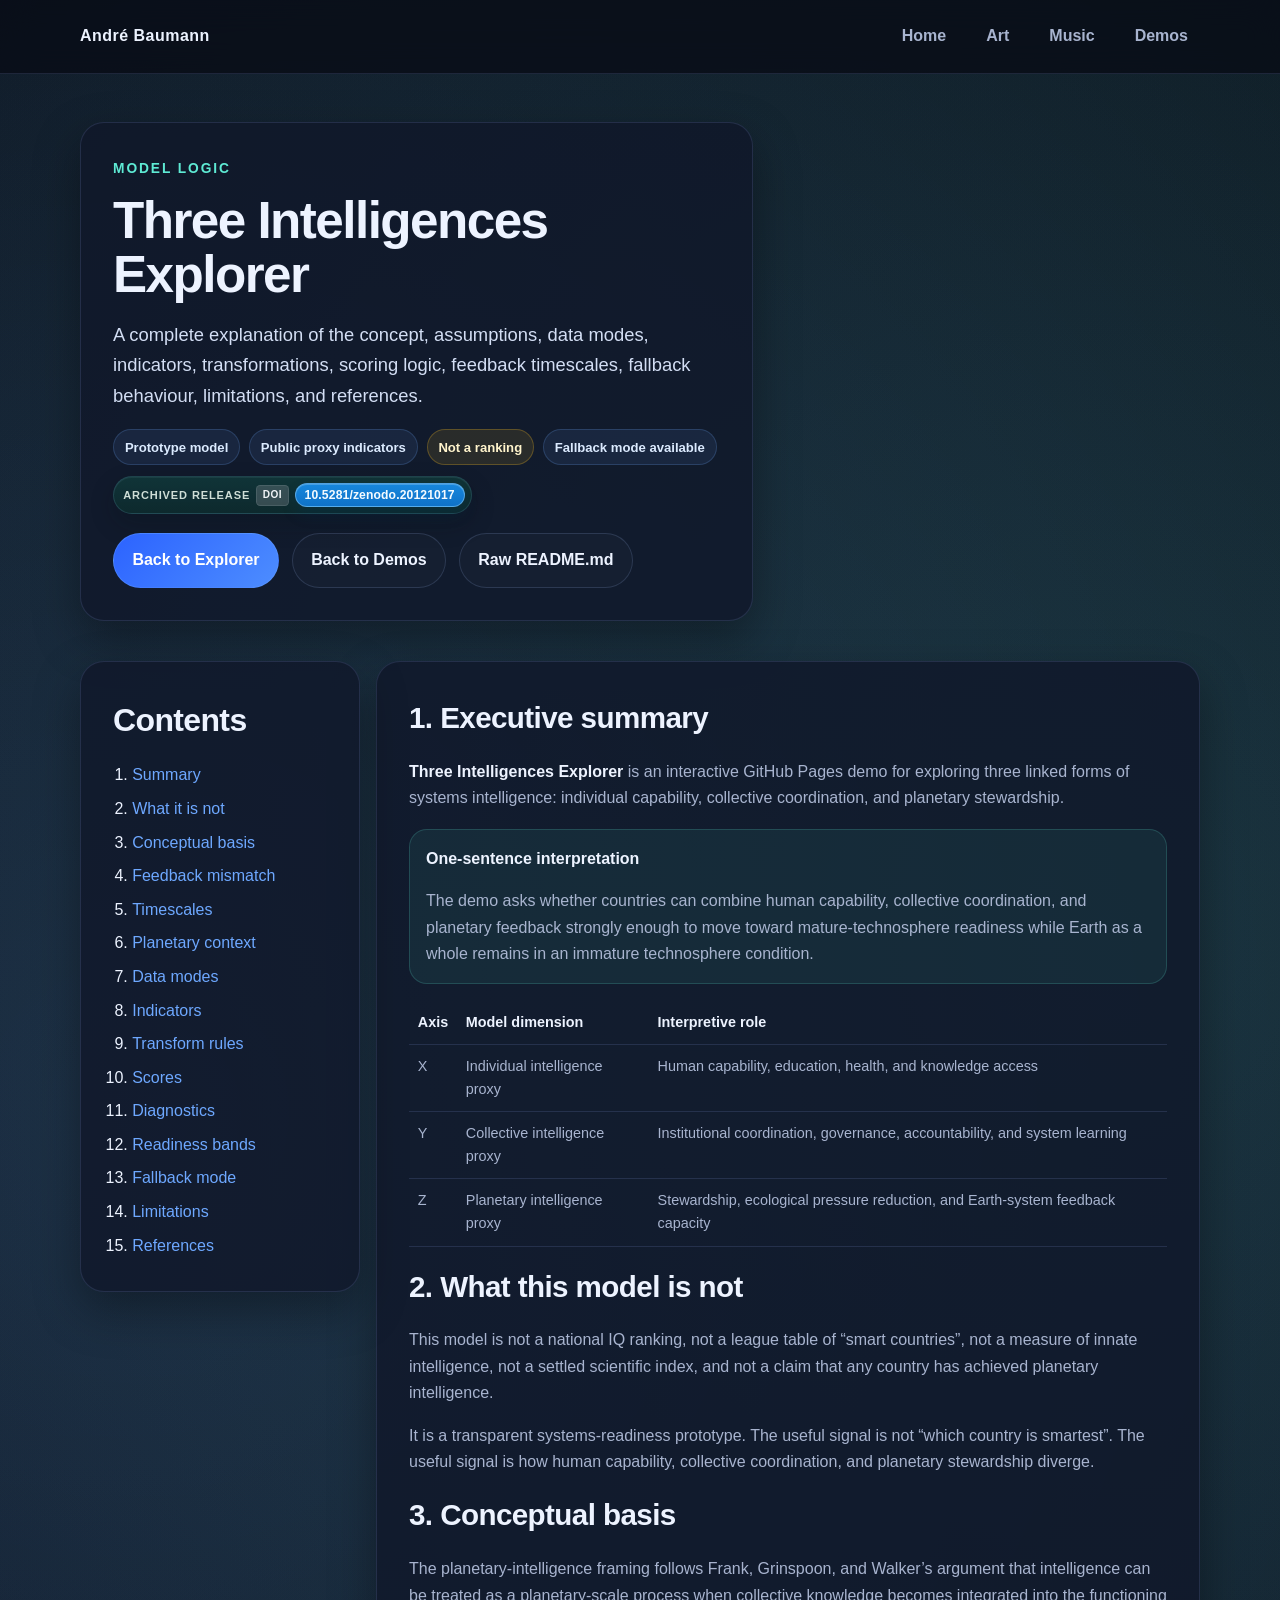
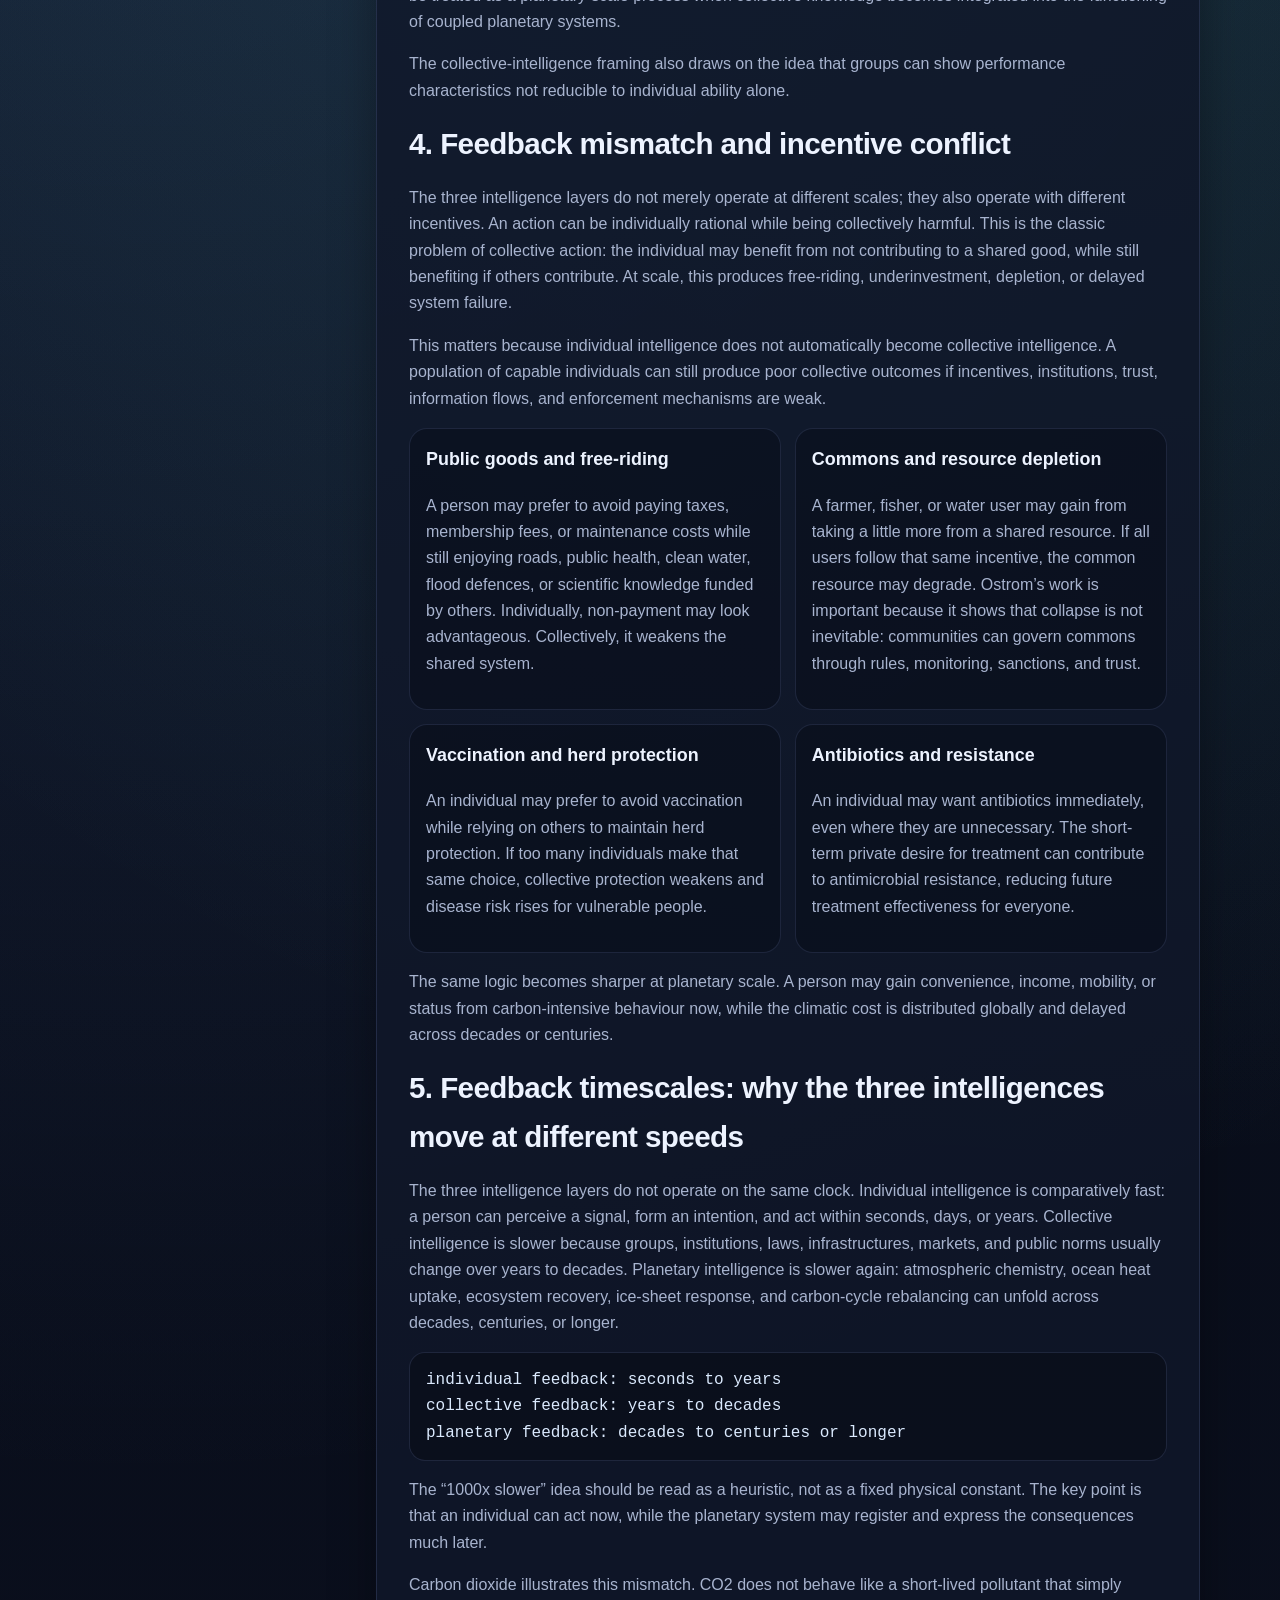
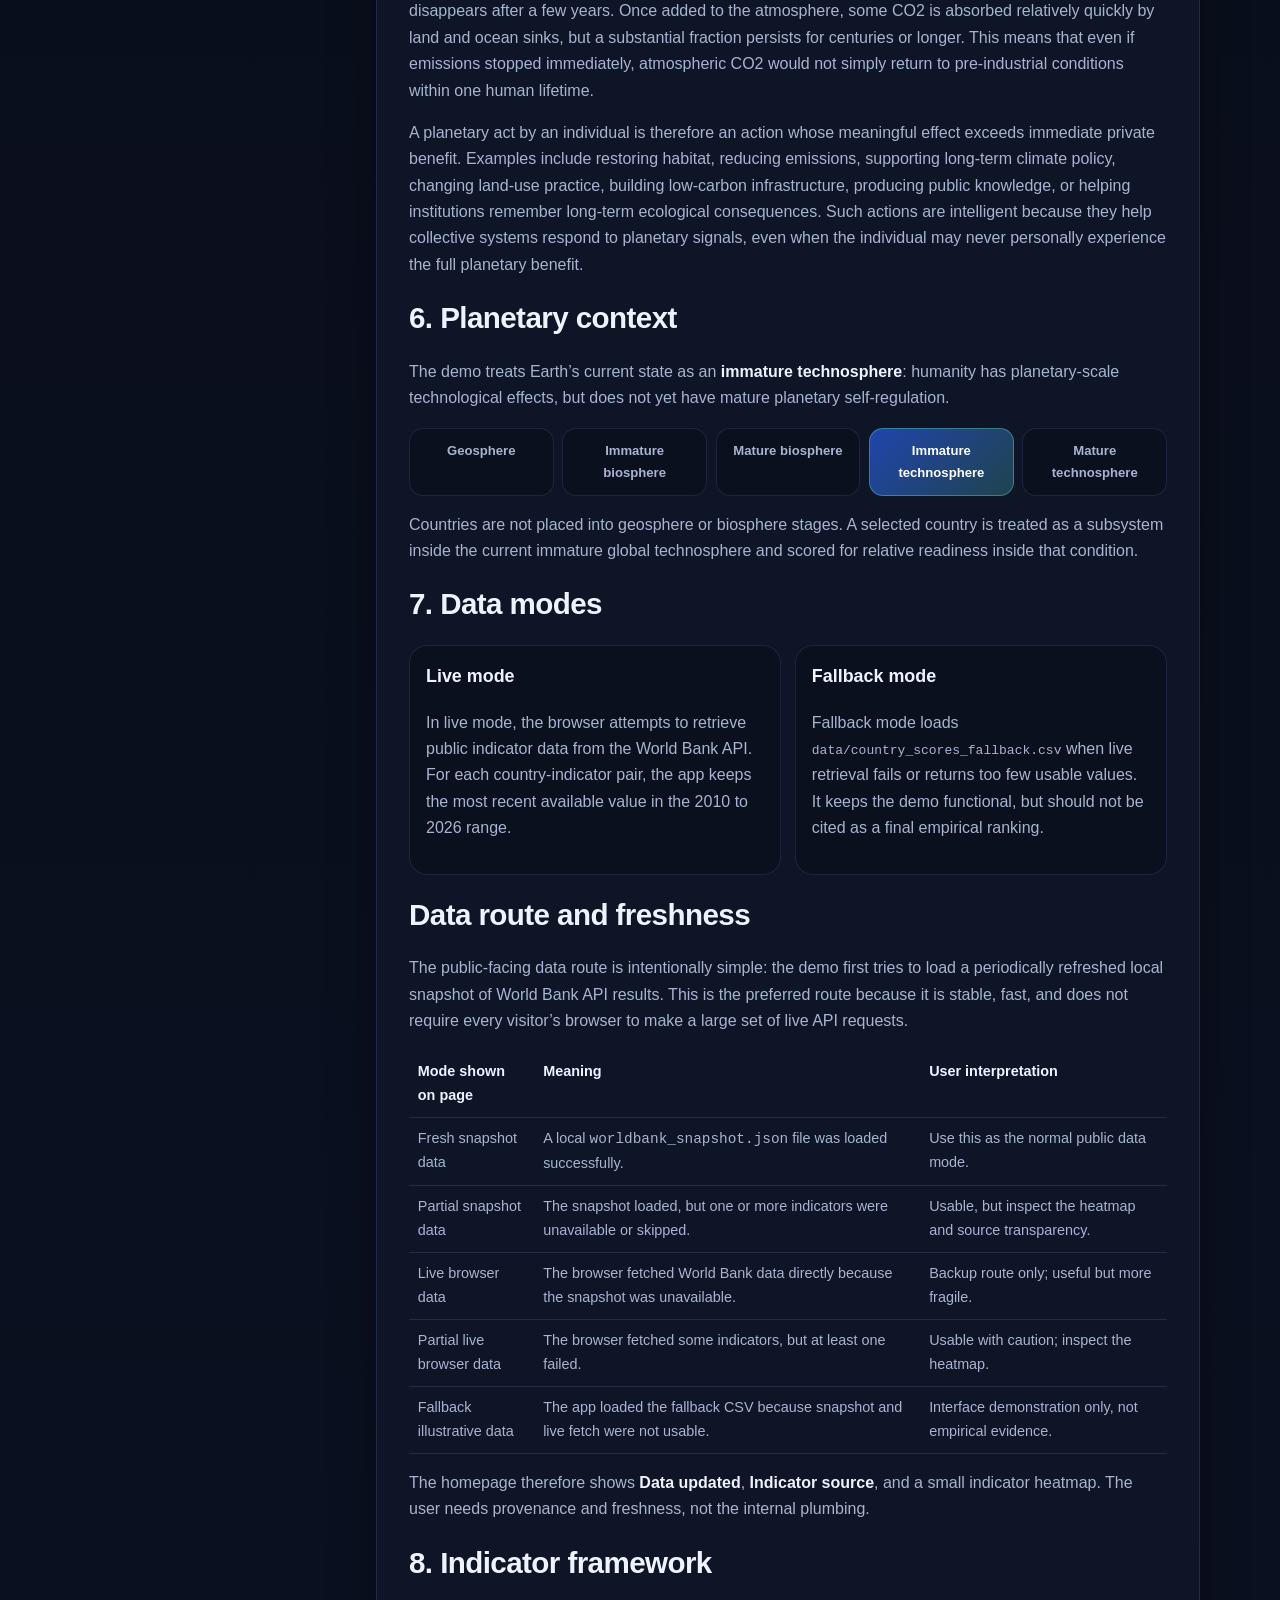
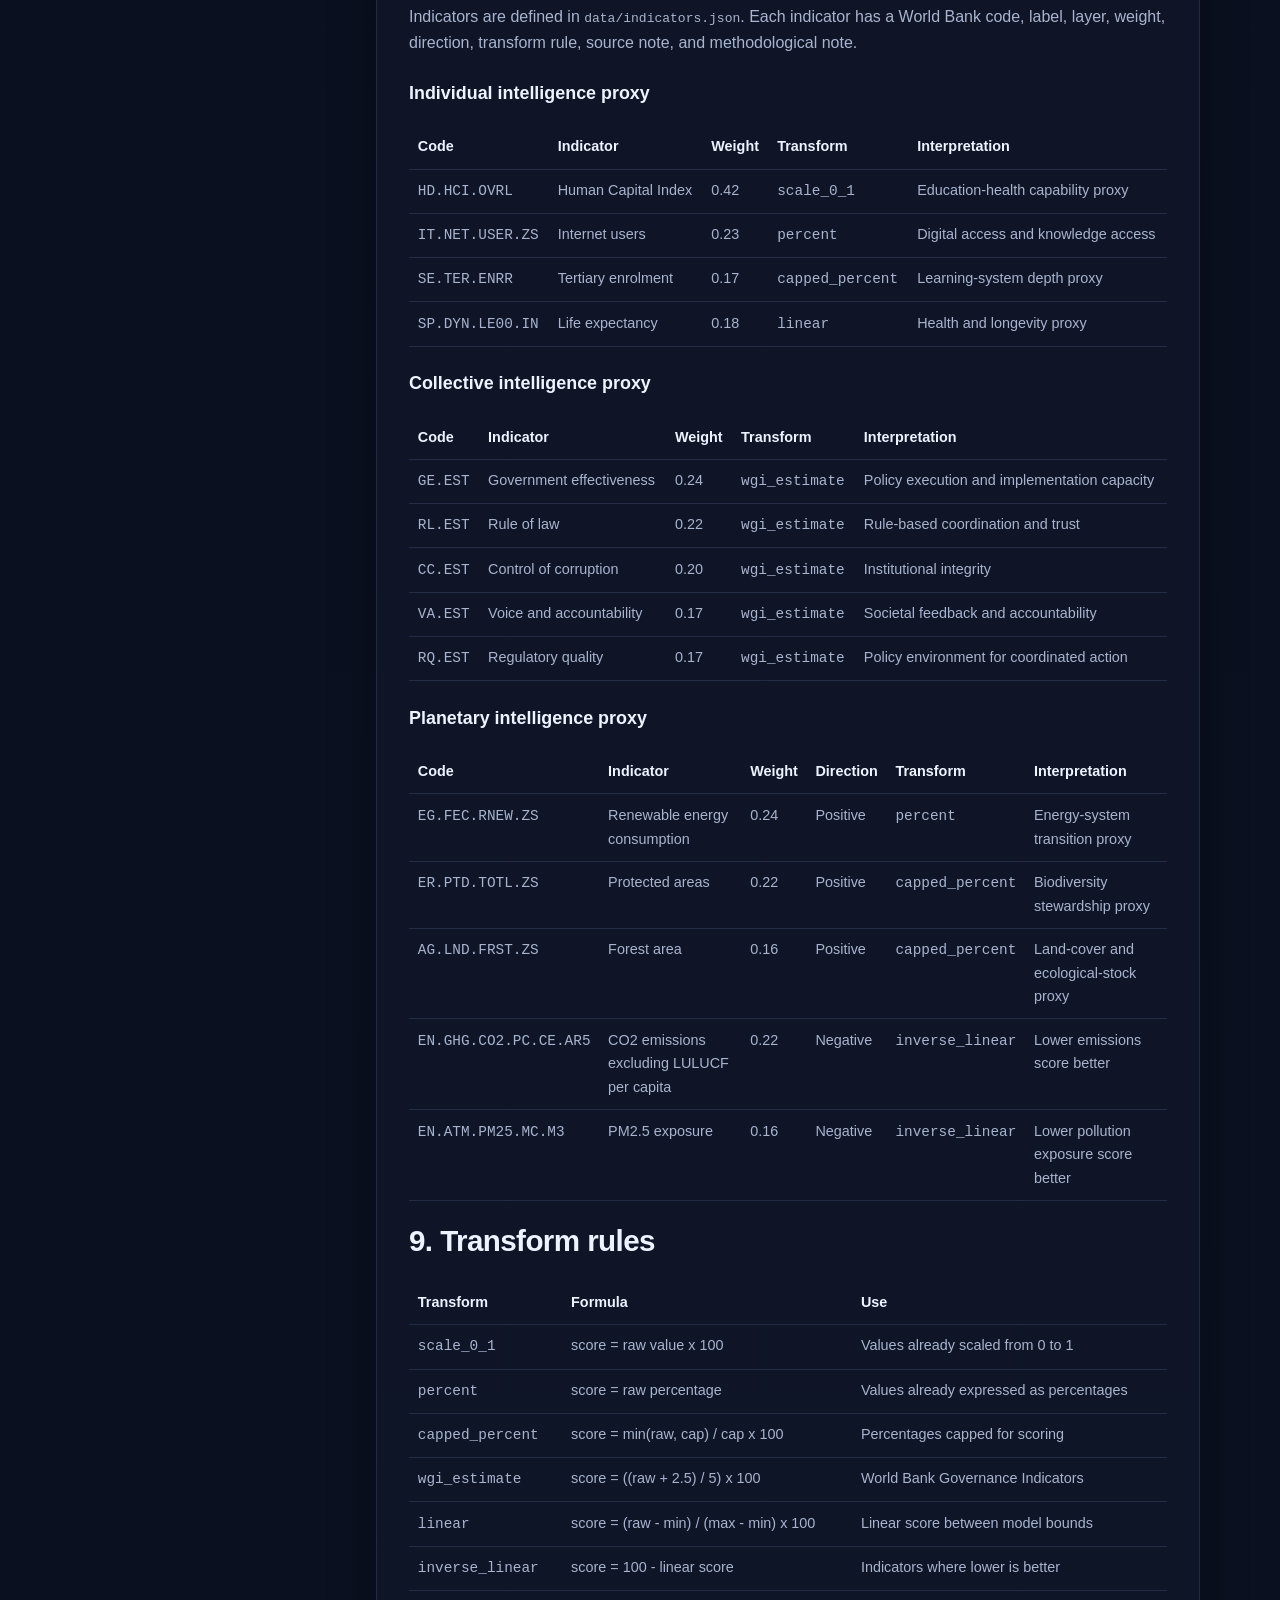
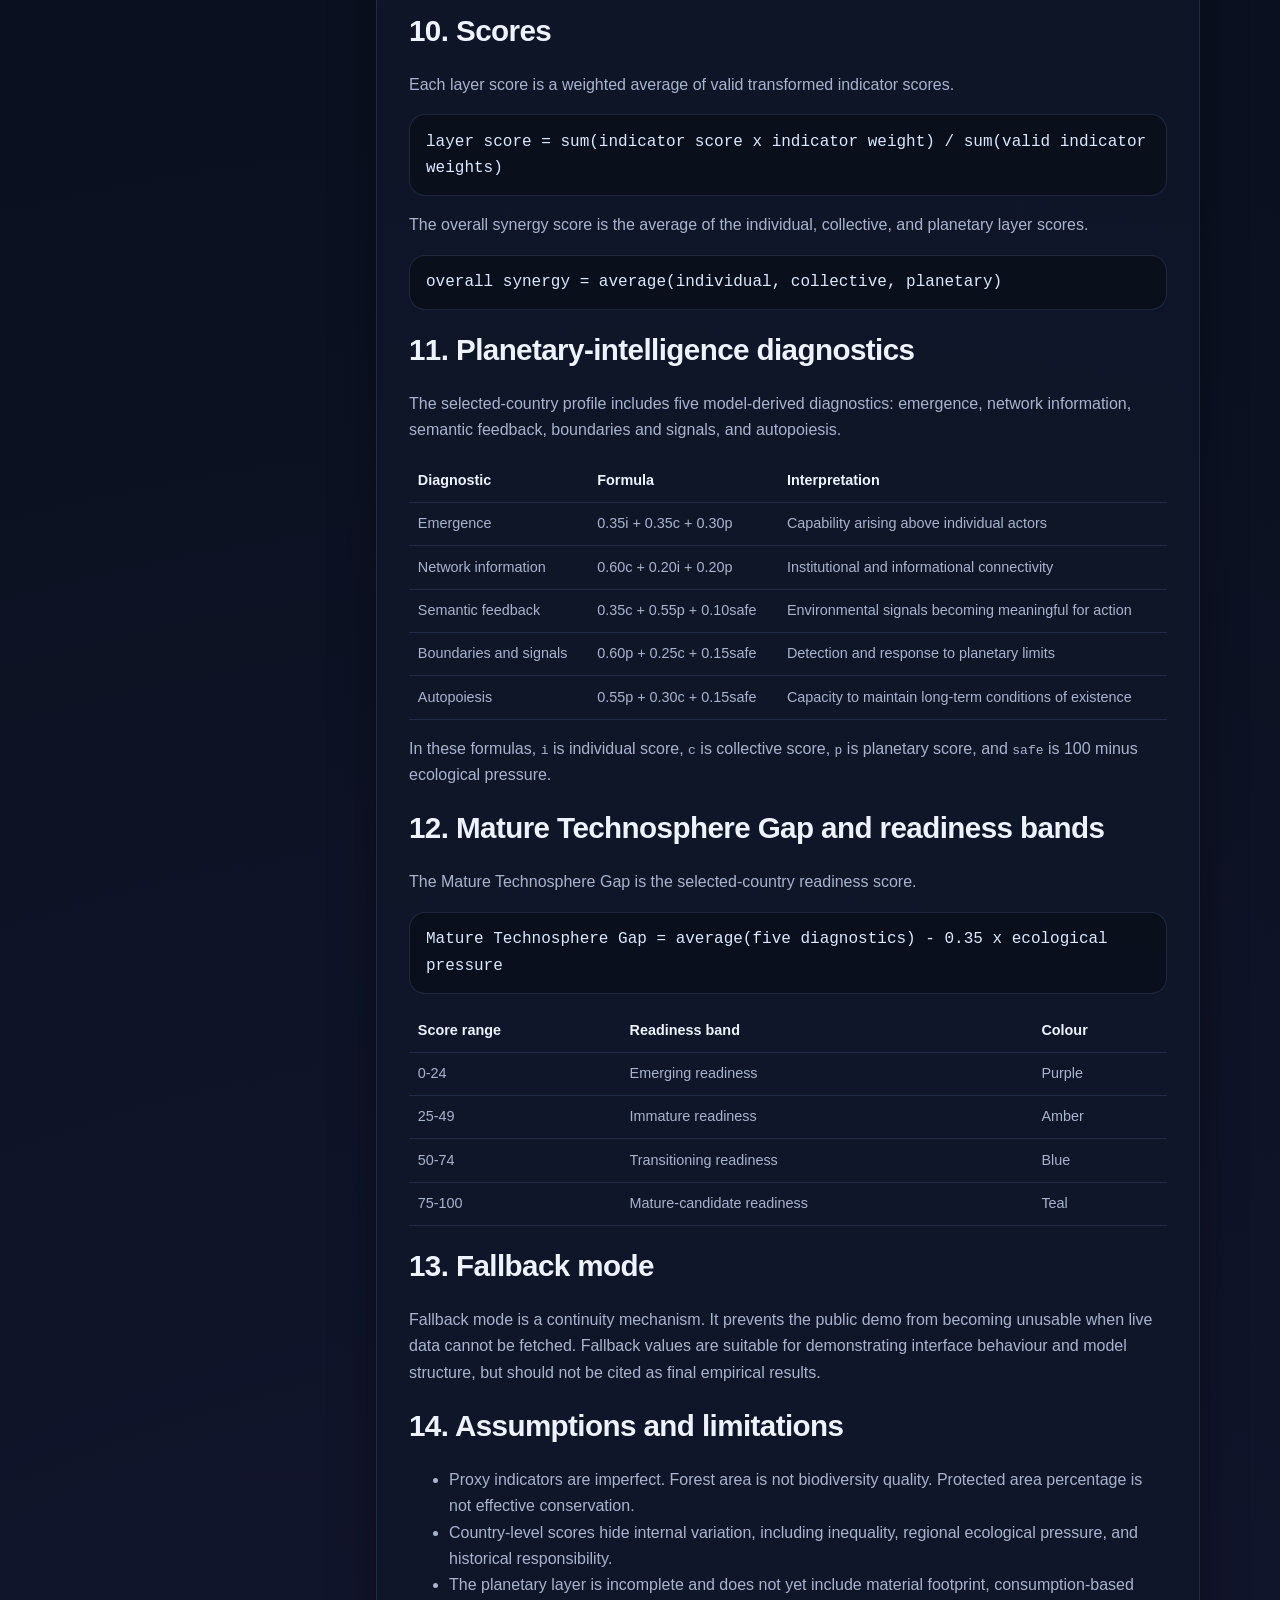
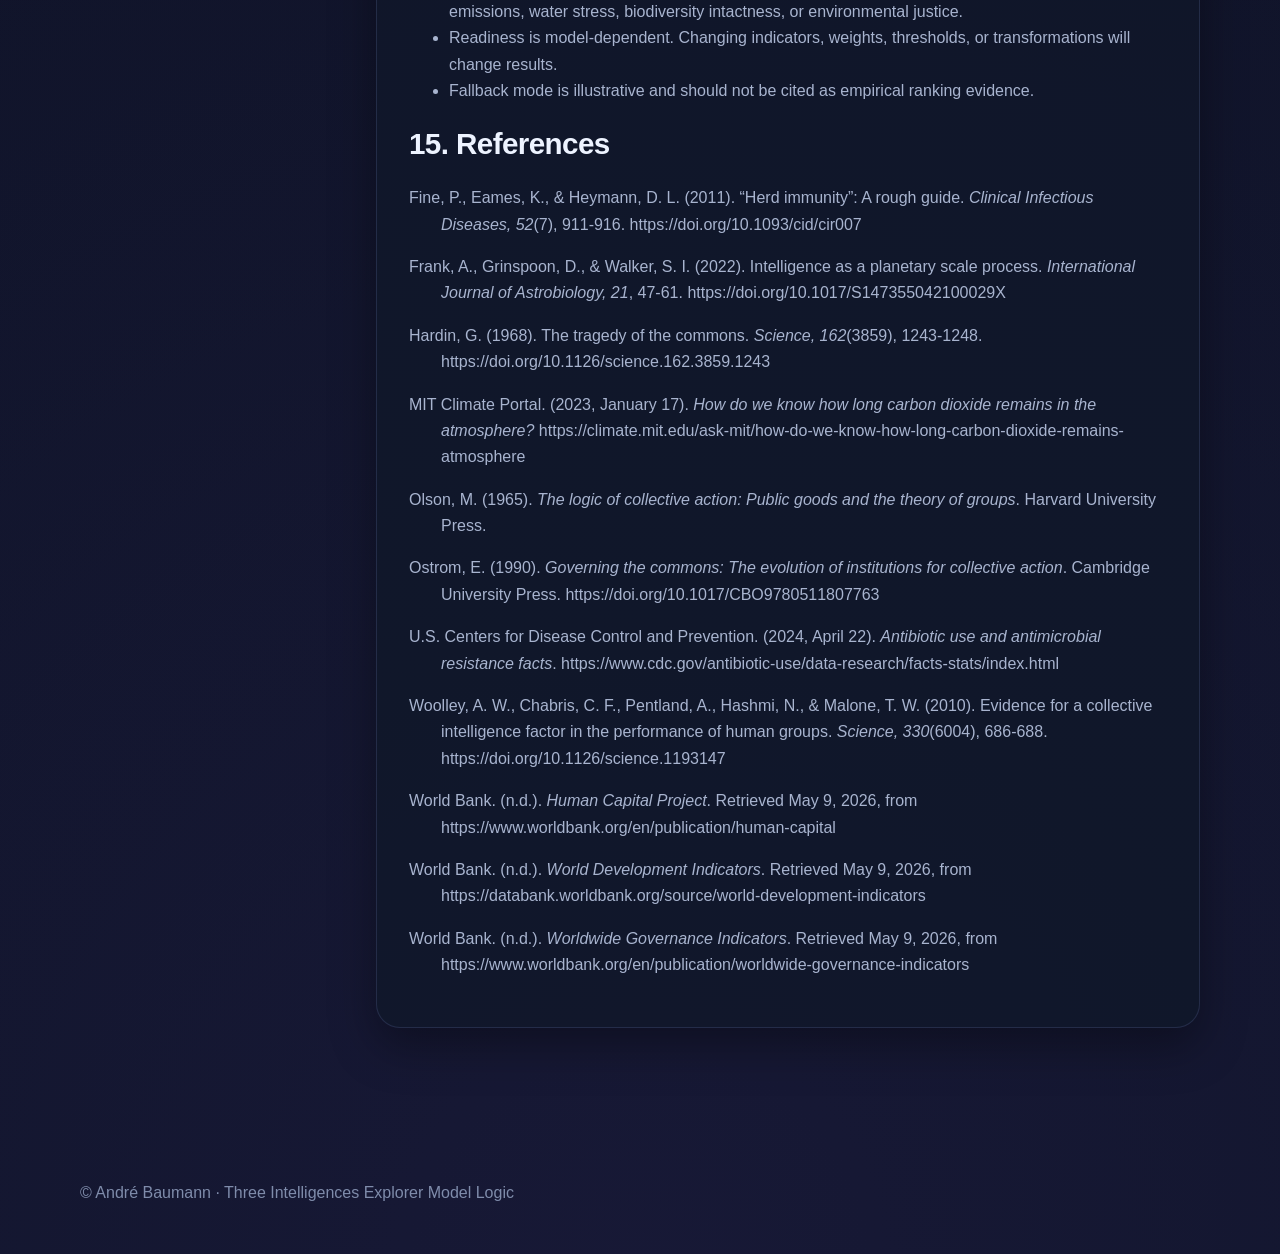
==== commit e2b6e261: "Add files via upload DOI-corrected standalone archive of the Three Intelligences Explorer interactiv" ====
--- a/model.html
+++ b/model.html
@@ -43,7 +43,7 @@
           <div class="doi-strip" aria-label="Archived release DOI">
             <span class="doi-strip-label">Archived release</span>
             <span class="doi-strip-badge">DOI</span>
-            <a class="doi-strip-link" href="https://doi.org/10.5281/zenodo.19633908" target="_blank" rel="noopener noreferrer">10.5281/zenodo.19633908</a>
+            <a class="doi-strip-link" href="https://doi.org/10.5281/zenodo.20121017" target="_blank" rel="noopener noreferrer">10.5281/zenodo.20121017</a>
           </div>
         </div>
 
